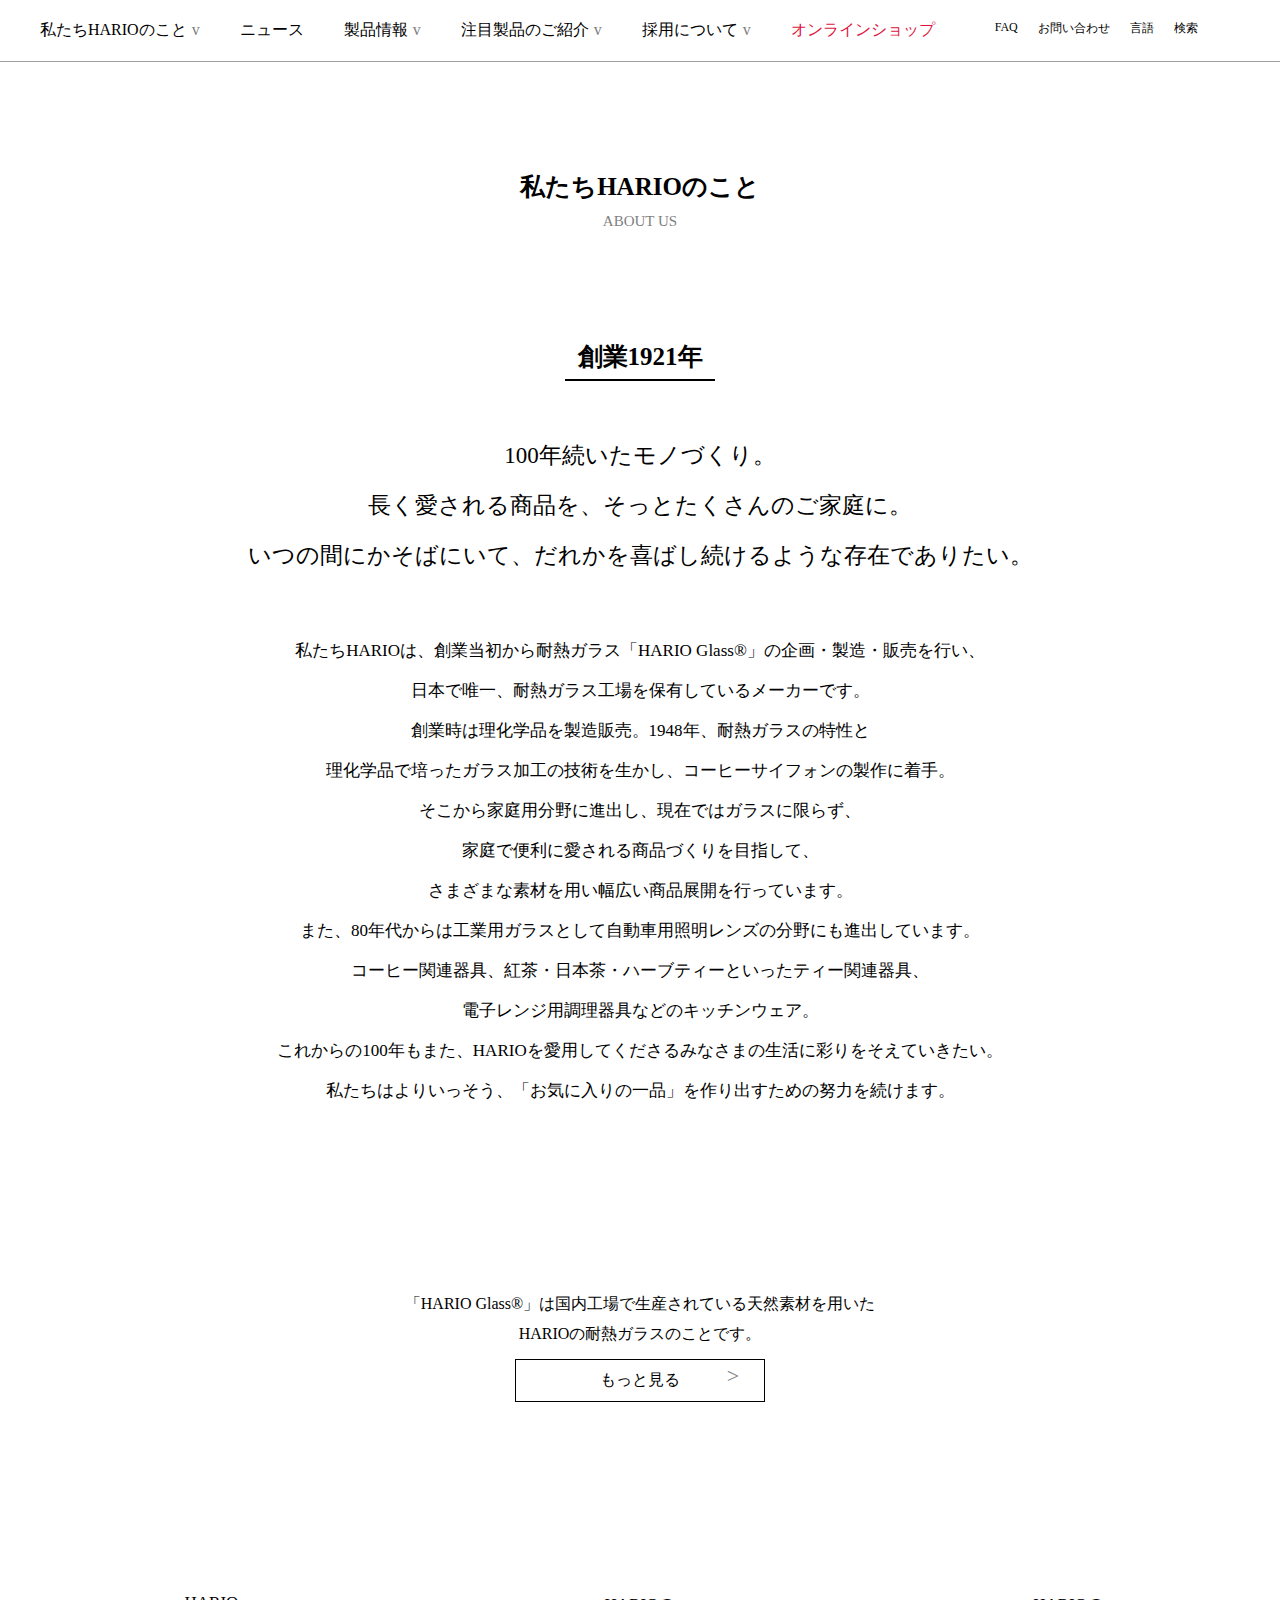
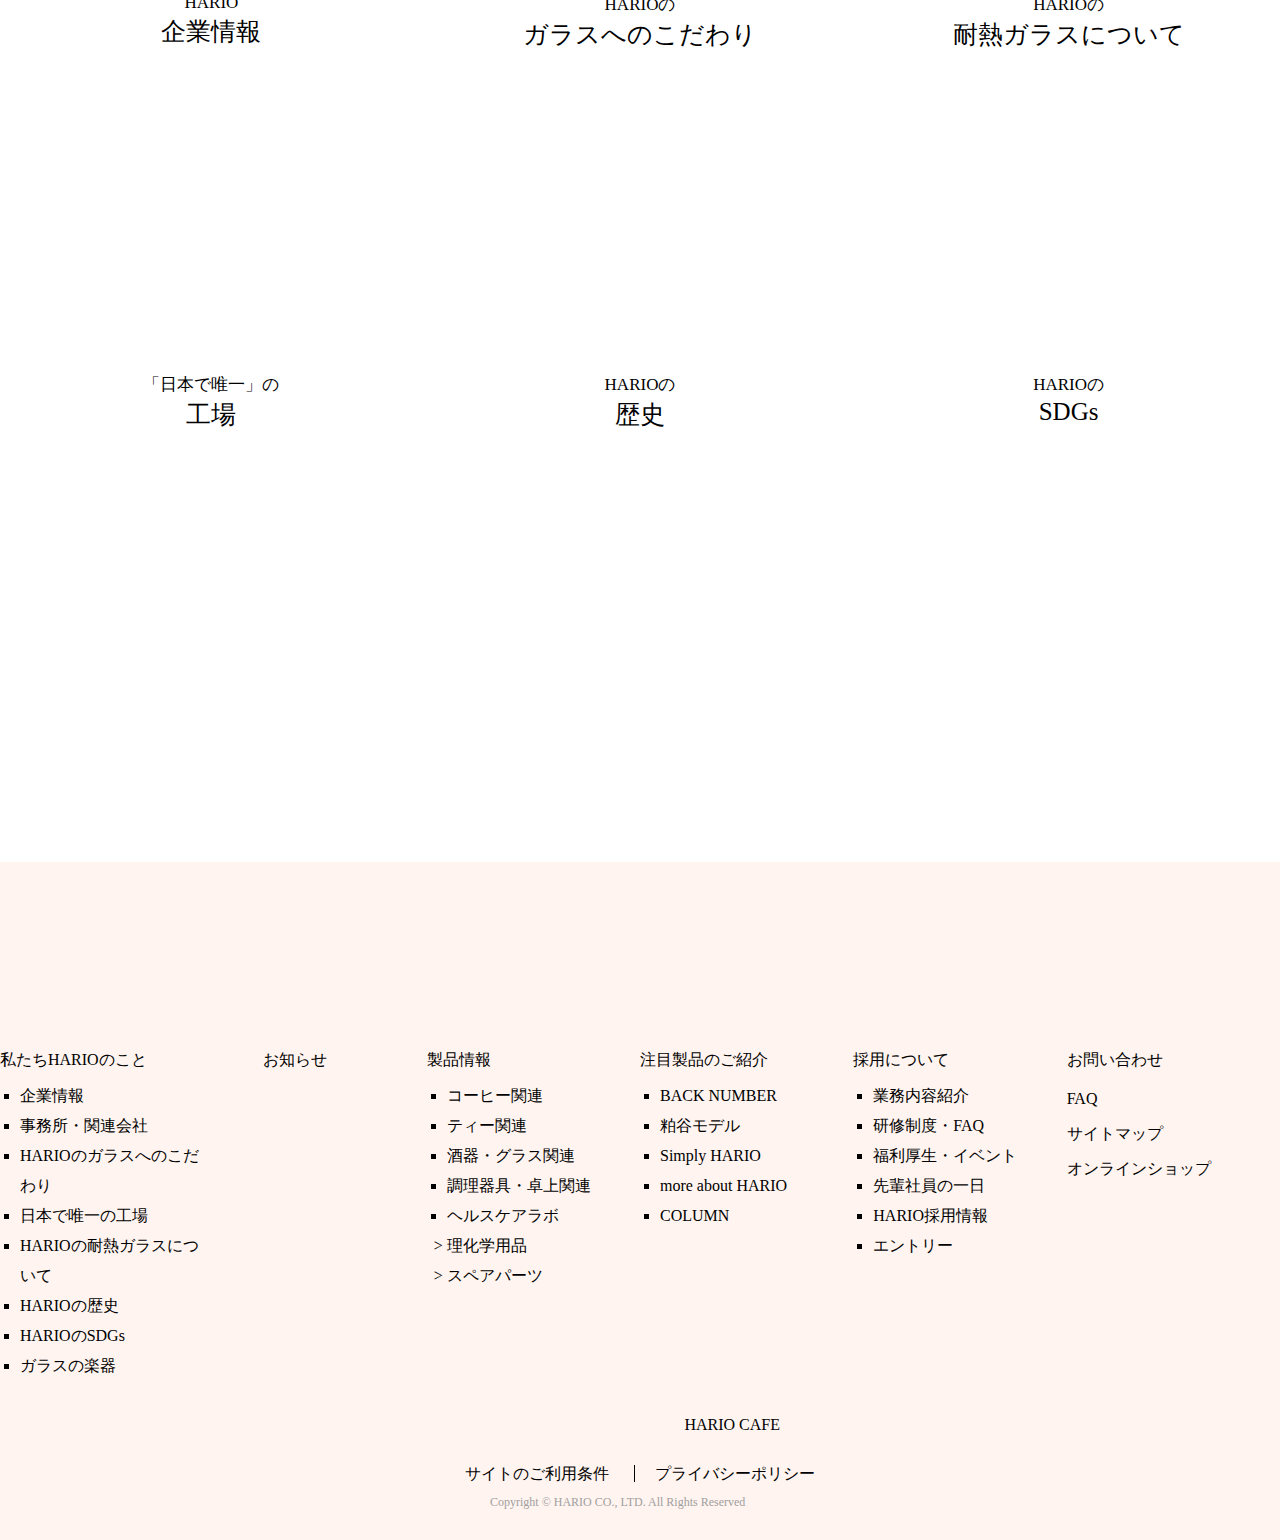
==== about.html @ f650b0cf "【JS】仮想（about）ページの動作ファイル 【HTML】【CSS】仮想（about）ページ作成。 対応する箇所の変更、追加" ====
<!DOCTYPE html>
<html>
<head>
	<meta charset="UTF-8">
	<meta http-equiv="X-UA-Compatible" content="IE=edge">
	<meta name="viewport" content="width=device-width, initial-scale=1">
	<title>git practice</title>
	<link rel="stylesheet" href="css/reset.css">
	<link rel="stylesheet" href="css/about.css">
    <link rel="stylesheet" href="https://cdn.jsdelivr.net/npm/swiper@9/swiper-bundle.min.css"/>
	<script src="/js/test.js"></script>
</head>
<body>
    <header class="navigation">
        <div class="header">
            <div class="logo">
                <a class="image" href="https://www.hario.com/"><img src="https://www.hario.com/theme-images/logo.png?20221005" alt=""></a>
            </div>
            <nav>
                <div class="content">
                    <ul class="element">
                        <li class="tab-item">
                            <ul class="hidden">
                                <li><a href="">企業情報</a></li>
                                <li><a href="">HARIOガラスへのこだわり</a></li>
                                <li><a href="">日本で唯一の工場</a></li>
                                <li><a href="">HARIOの耐熱ガラスについて</a></li>
                                <li><a href="">HARIOの歴史</a></li>
                                <li><a href="">HARIOのSDGs</a></li>
                                <li><a href="">ガラスの楽器</a></li>
                            </ul>
                            <div class="title">
                                <h2>私たちHARIOのこと</h2>
                            </div>
                        </li>
                        <li class="tab-item">
                            <p>ニュース</p>
                        </li>
                        <li class="tab-item">
                            <ul class="hidden">
                                <li><a href="">コーヒー関連</a></li>
                                <li><a href="">ティー関連</a></li>
                                <li><a href="">酒器・グラス関連</a></li>
                                <li><a href="">調理器具・卓上関連</a></li>
                                <li><a href="">ヘルスケアラボ</a></li>
                                <li><a href="">理化学用品</a></li>
                                <li><a href="">スペアパーツ</a></li>
                            </ul>
                            <div class="title">
                                <h2>製品情報</h2>
                            </div>
                        </li>
                        <li class="tab-item">
                            <ul class="hidden">
                                <li><a href="">BACK NUMBER</a></li>
                                <li><a href="">粕谷モデル</a></li>
                                <li><a href="">Simply HARIO</a></li>
                                <li><a href="">more about HARIO</a></li>
                                <li><a href="">COLUMN</a></li>
                            </ul>
                            <div class="title">
                                <h2>注目製品のご紹介</h2>
                            </div>
                        </li>
                        <li class="tab-item">
                            <ul class="hidden">
                                <li><a href="">事業内容紹介</a></li>
                                <li><a href="">研修制度・FAQ</a></li>
                                <li><a href="">福利厚生・イベント</a></li>
                                <li><a href="">先輩社員の一日</a></li>
                                <li><a href="">HARIO採用情報</a></li>
                                <li><a href="">エントリー</a></li>
                            </ul>
                            <div class="title">
                                <h2>採用について</h2>
                            </div>
                        </li>
                        <li class="item">
                            <div class="online-shop">
                                <p>オンラインショップ</p>
                            </div>
                        </li>
                    </ul>
                    <div class="help">
                        <ul>
                            <li>FAQ</li>
                            <li>お問い合わせ</li>
                            <li>言語</li>
                            <li>検索</li>
                        </ul>
                    </div>
                </div>
            </nav>
        </div>
    </div>
    </header>
    <main>
        <div class=" main">
            <div class="background-image"></div>
            <div class="about-us">
                <div class="heading">
                    <div class="title">
                        <h1>私たちHARIOのこと</h1>
                    </div>
                    <div class="subtitle">
                        <p>ABOUT US</p>
                    </div>
                </div>
                <div class="introduce">
                    <div class="title">
                        <h2>創業1921年</h2>
                    </div>
                    <div class="item">
                        <p>100年続いたモノづくり。<br>
                            長く愛される商品を、そっとたくさんのご家庭に。<br>
                            いつの間にかそばにいて、だれかを喜ばし続けるような存在でありたい。
                        </p>
                    </div>
                </div>
                <div class="explain">
                    <p>
                        私たちHARIOは、創業当初から耐熱ガラス「HARIO Glass®︎」の企画・製造・販売を行い、<br>
                        日本で唯一、耐熱ガラス工場を保有しているメーカーです。<br>
                        創業時は理化学品を製造販売。1948年、耐熱ガラスの特性と<br>
                        理化学品で培ったガラス加工の技術を生かし、コーヒーサイフォンの製作に着手。<br>
                        そこから家庭用分野に進出し、現在ではガラスに限らず、<br>
                        家庭で便利に愛される商品づくりを目指して、<br>
                        さまざまな素材を用い幅広い商品展開を行っています。<br>
                        また、80年代からは工業用ガラスとして自動車用照明レンズの分野にも進出しています。<br>
                        コーヒー関連器具、紅茶・日本茶・ハーブティーといったティー関連器具、<br>
                        電子レンジ用調理器具などのキッチンウェア。<br>
                        これからの100年もまた、HARIOを愛用してくださるみなさまの生活に彩りをそえていきたい。<br>
                        私たちはよりいっそう、「お気に入りの一品」を作り出すための努力を続けます。<br>
                    </p>
                </div>
            </div>
            <div class="glass">
                <div class="content">
                    <div class="head-logo">
                        <img src="https://www.hario.com/theme-images/logo_02.png" alt="">
                    </div>
                    <div class="item">
                        <p>「HARIO Glass®︎」は国内工場で生産されている天然素材を用いた<br>
                            HARIOの耐熱ガラスのことです。</p>
                    </div>
                    <div class="show-more">
                        <a href=""><p>もっと見る</p></a>
                    </div>
                </div>
            </div>
            <div class="company-topics">
                <div class="content">
                    <div class="content-image">
                        <img src="https://www.hario.com/theme-images/about/panel01_img01.jpg" alt="">
                    </div>
                    <div class="title">
                        <p>HARIO</p>
                    </div>
                    <div class="item">
                        <h2>企業情報</h2>
                    </div>
                </div>
                <div class="content">
                    <div class="content-image">
                        <img src="https://www.hario.com/theme-images/about/panel01_img02.jpg" alt="">
                    </div>
                    <div class="title">
                        <p>HARIOの</p>
                    </div>
                    <div class="item">
                        <h2>ガラスへのこだわり</h2>
                    </div>
                </div>
                <div class="content">
                    <div class="content-image">
                        <img src="https://www.hario.com/theme-images/about/panel01_img03.jpg" alt="">
                    </div>
                    <div class="title">
                        <p>HARIOの</p>
                    </div>
                    <div class="item">
                        <h2>耐熱ガラスについて</h2>
                    </div>
                </div>
                <div class="content bottom">
                    <div class="content-image">
                        <img src="https://www.hario.com/theme-images/about/panel01_img04.jpg" alt="">
                    </div>
                    <div class="title">
                        <p>「日本で唯一」の</p>
                    </div>
                    <div class="item">
                        <h2>工場</h2>
                    </div>
                </div>
                <div class="content bottom">
                    <div class="content-image">
                        <img src="https://www.hario.com/theme-images/about/panel01_img05.jpg" alt="">
                    </div>
                    <div class="title">
                        <p>HARIOの</p>
                    </div>
                    <div class="item">
                        <h2>歴史</h2>
                    </div>
                </div>
                <div class="content bottom">
                    <div class="content-image">
                        <img src="https://www.hario.com/theme-images/about/panel01_img06.jpg" alt="">
                    </div>
                    <div class="title">
                        <p>HARIOの</p>
                    </div>
                    <div class="item">
                        <h2>SDGs</h2>
                    </div>
                </div>
            </div>
        </div>
    </main>
    <footer>
        <div class="footer">
            <div class="heading">
                <a href="/top/"><img src="https://www.hario.com/theme-images/logo.png?20221005" alt=""></a>
            </div>
            <div class="content">
                <div class="topics">
                    <div class="title">
                        <h4><a href="//">私たちHARIOのこと</a></h4>
                    </div>
                    <ul class="list">
                        <li><a href="/company/"></a>企業情報</li>
                        <li><a href="//">事務所・関連会社</a></li>
                        <li><a href="//">HARIOのガラスへのこだわり</a></li>
                        <li><a href="//">日本で唯一の工場</a></li>
                        <li><a href="//">HARIOの耐熱ガラスについて</a></li>
                        <li><a href="//">HARIOの歴史</a></li>
                        <li><a href="//">HARIOのSDGs</a></li>
                        <li><a href="//">ガラスの楽器</a></li>
                    </ul>
                </div>
                <div class="topics">
                    <div class="title">
                        <h4 id="information"><a href="//">お知らせ</a></h4>
                    </div>
                </div>
                <div class="topics">
                    <div class="title">
                        <h4><a href="//">製品情報</a></h4>
                    </div>
                    <ul class="list">
                        <li><a href="//">コーヒー関連</a></li>
                        <li><a href="//">ティー関連</a></li>
                        <li><a href="//">酒器・グラス関連</a></li>
                        <li><a href="//">調理器具・卓上関連</a></li>
                        <li><a href="//">ヘルスケアラボ</a></li>
                        <p><a href="//">理化学用品</a></p>
                        <p><a href="//">スペアパーツ</a></p>
                    </ul>
                </div>
                <div class="topics">
                    <div class="title">
                        <h4><a href="//">注目製品のご紹介</a></h4>
                    </div>
                    <ul class="list">
                        <li><a href="//">BACK NUMBER</a></li>
                        <li><a href="//">粕谷モデル</a></li>
                        <li><a href="//">Simply HARIO</a></li>
                        <li><a href="//">more about HARIO</a></li>
                        <li><a href="//">COLUMN</a></li>
                    </ul>
                </div>
                <div class="topics">
                    <div class="title">
                        <h4><a href="/recruit/">採用について</a></h4>
                    </div>
                    <ul class="list">
                        <li><a href="//">業務内容紹介</a></li>
                        <li><a href="//">研修制度・FAQ</a></li>
                        <li><a href="//">福利厚生・イベント</a></li>
                        <li><a href="//">先輩社員の一日</a></li>
                        <li><a href="//">HARIO採用情報</a></li>
                        <li><a href="//">エントリー</a></li>
                    </ul>
                </div>
                <div class="topics">
                    <div class="title">
                        <h4><a href="//">お問い合わせ</a></h4>
                    </div>
                    <ul class="nomark-list">
                        <li><a href="//">FAQ</a></li>
                        <li><a href="//">サイトマップ</a></li>
                        <li><a href="//">オンラインショップ</a></li>
                    </ul>
                </div>
            </div>
            <div class="jump-site">
                <div class="sns">
                    <ul>
                        <li><a href="/instagram/"><img src="https://www.hario.com/theme-images/footer/instagram.png" alt=""></a></li>
                        <li><a href="/facebook/"><img src="https://www.hario.com/theme-images/footer/facebook.png" alt=""></a></li>
                        <li><a href="/youtube/"><img src="https://www.hario.com/theme-images/footer/youtube.png" alt=""></a></li>
                    </ul>
                </div>
                <div class="cafe">
                    <a href="/cafe/"><p>HARIO CAFE</p></a>
                </div>
            </div>
            <div class="policy">
                <div class="site-policy">
                    <a href="//"><p>サイトのご利用条件</p></a>
                </div>
                <div class="privacy-policy">
                    <a href="//"><p>プライバシーポリシー</p></a>
                </div>
            </div>
            <small class="copy-right"><p>Copyright © HARIO CO., LTD. All Rights Reserved</p></small>
        </div>
    </footer>
    
    <script src="https://code.jquery.com/jquery-3.4.1.min.js"></script>
    <script src="https://cdn.jsdelivr.net/npm/swiper@9/swiper-bundle.min.js"></script>
    <script src="js/about.js"></script>
</body>
</html>
---- css/about.css ----
header {
    position: fixed;
    top: 0;
    background-color: #fff;
    width: 100%;
    border-bottom:1px solid #9f9f9f;
    z-index: 999;
}

.header {
    display: flex;
    width: 100%;
    max-width: 1400px;
    height: auto;
    margin: auto;
    padding: 20px 0;
    background-color: #fff;
}

.header nav {
    position: relative;
    width: 100%;
}

.header .logo img {
    width: 120px;
}

.header .content {
    display: flex;
}

.header .content .element {
    display: flex;
    padding-left: 40px;
}

.header .content .tab-item {
    padding-right: 40px;
    cursor: pointer;
}

.header .content .tab-item h2::after{
    content: 'v';
    color: #7f7f7f;
    margin-left: 5px;
}

.header .content .item .online-shop {
    color: #dc143c;
}

.header .tab-item .title {
    cursor: pointer;
}


.header .tab-item .title h2:hover {
    cursor: pointer;
    text-decoration: underline;
    opacity: 0.5;
}

.hidden li {
    margin-left: 40px;
    font-size: 15px;
}

.hidden li:hover {
    text-decoration: underline;
    opacity: .5;
} 

.hidden {
    display: flex;
    position: absolute;
    left: 0;
    right: 0;
    margin: 0 auto;
    top: 49px;
    overflow: hidden;
    max-height: 0;
    width: 100%;
    transition: .3s linear;
    background-color:#fff;;
}

.tab-item .hidden.selected {
    padding: 20px 0;
    max-height: 200px;
    background-color: #fff;
}


.header .content .help ul{
    display: flex;
    font-size: 12px;
    padding-left: 40px;
}

.header .content .help li{
    padding-left: 20px;
}

.main {
    margin:70px 0;
    width: 100%;
    height: 100%;
    background-image: url('https://www.hario.com/theme-images/about/bg01_pc.jpg');
    background-repeat: no-repeat;
    background-attachment: fixed;
    background-position: center top;
    background-size: cover;
}

.about-us {
    width: 100%;
    max-width: 1200px;
    margin: auto;
}

.about-us .heading {
    text-align: center;
    width: 100%;
    height: 100%;
    padding: 100px 0;
}

.about-us .heading .title {
    font-size: 25px;
    font-weight: bold;
}

.about-us .heading .subtitle {
    padding: 10px 0;
    font-size: 15px;
    color: #7f7f7f;
}

.about-us .introduce  {
    text-align: center;
}

.about-us .introduce .title {
    font-size: 25px;
    font-weight: bold;
}

.about-us .introduce .title::after{
    display: block;
    content: "";
    top: 0;
    right: 0;
    left: 0;
    margin: auto;
    width: 150px;
    height: 100%;
    border-bottom: 2px solid#000;
    padding: 3px 0;
}

.about-us .introduce .item {
    padding: 50px 0;
    font-size: 23px;
    line-height: 50px;
}

.about-us .explain {
    text-align: center;
    font-size: 17px;
    line-height: 40px;
}

.glass {
    width: 100%;
    height: 100%;
    margin-top: 100px;
    padding: 50px 0;
    background-color: #fff;
}

.glass .content {
    width: 100%;
    max-width: 500px;
    margin: auto;
    text-align: center;
}

.glass .content .head-logo {
    width: 200px;
    height: auto;
    margin: auto;
}

.glass .content .item {
    padding: 10px 0;
    line-height: 30px;
}

.glass .content .show-more {
    position: relative;
    width: 250px;
    height: auto;
    margin: auto;
    padding: 10px 10px;
    border: 1px solid #000;
}

.glass .content .show-more p::after{
    content: '>';
    position: absolute;
    top: 8%;
    right: 10%;
    font-size: 22px;
    color: #7f7f7f;

}

.glass .content .show-more:hover {
    opacity: .5;
}

.company-topics {
    display: flex;
    flex-wrap: wrap;
    justify-content: space-between;
    width: 100%;
    max-width: 1200px;
    margin: auto;
    padding: 100px 0 130px 0;
}

.company-topics .content {
    width: 100%;
    max-width: calc(100% / 3.5);
    height: 300px;
    padding: 3px;
    text-align: center;
    background-color: #fff;
}

.company-topics .content:hover {
    opacity: .6;
}

.company-topics .bottom {
    margin-top: 80px ;
}

.company-topics .content .title {
    margin: 20px 0 2px 0;
    font-size: 17px;
}

.company-topics .content .item {
    font-size: 25px;
}

footer {
    color: #000;
    background-color:rgba(300, 200, 176, 0.2);
    margin-top:100px;
}

footer .footer {
    width: 100%;
    margin: auto;
    padding-top: 120px;
}

.footer .heading {
    text-align: center;
    width: 100%;
    height: auto;
}

.footer .heading img {
    width: 100%;
    max-width: 130px;
}

.footer .content {
    display: flex;
    width: 100%;
    max-width: 1500px;
    height: auto;
    margin: auto;
    padding-top: 50px;
}

.footer .content .topics {
    width: 100%;
    max-width: 250px;
}

.footer .content .title:hover {
    opacity: .5;
}

.footer .content .topics #information {
    padding-left: 50px;
}

.footer .content .list {
    padding: 10px;
}

.footer .content .list li {
    list-style: square;
    margin-left: 10px;
    line-height: 30px;
}

footer .content .list p {
    position: relative;
    margin-left: 10px;
    line-height: 30px;
}

footer .content .list li:hover {
    opacity: .5;
}

footer .content .list p:hover {
    opacity: .5;
}

footer .content .list p::before {
    content: ">";
    position: absolute;
    left: -7%;
}

.footer .content .topics ul {
    padding-top: 10px;
    line-height: 35px;
}

.footer .jump-site {
    width: 100%;
    max-width: 280px;
    height: auto;
    margin: auto;
    padding-top: 20px;
    display: flex;
    justify-content: space-between;
}

.footer .sns ul {
    display: flex;
}

.footer .sns li img{
    width: 100%;
    max-width: 35px;
    height: auto;
    margin-left: 7px;
    border-radius: 50%;
}

.footer .sns li img:hover{
    opacity: .5;
}
.footer .cafe {
    margin-top: 5px;
}

.footer .cafe:hover {
    text-decoration: underline;
    opacity: .5;
}

.footer .policy {
    position: relative;
    width: 100%;
    max-width: 350px;
    height: auto;
    margin: auto;
    margin-top: 30px;
    display: flex;
    justify-content: space-between;

}

.footer .policy .site-policy p::after {
    content: "";
    border-right:1px solid #000 ;
    margin-left: 25px;
}

.footer .policy p:hover {
    text-decoration: underline;
    opacity: .5;
}

.footer .copy-right p{
    width: 100%;
    max-width: 300px;
    height: auto;
    margin: auto;
    padding-top: 10px;
    padding-bottom: 30px;
    font-size: 12px;
    color: #9f9f9f;
}
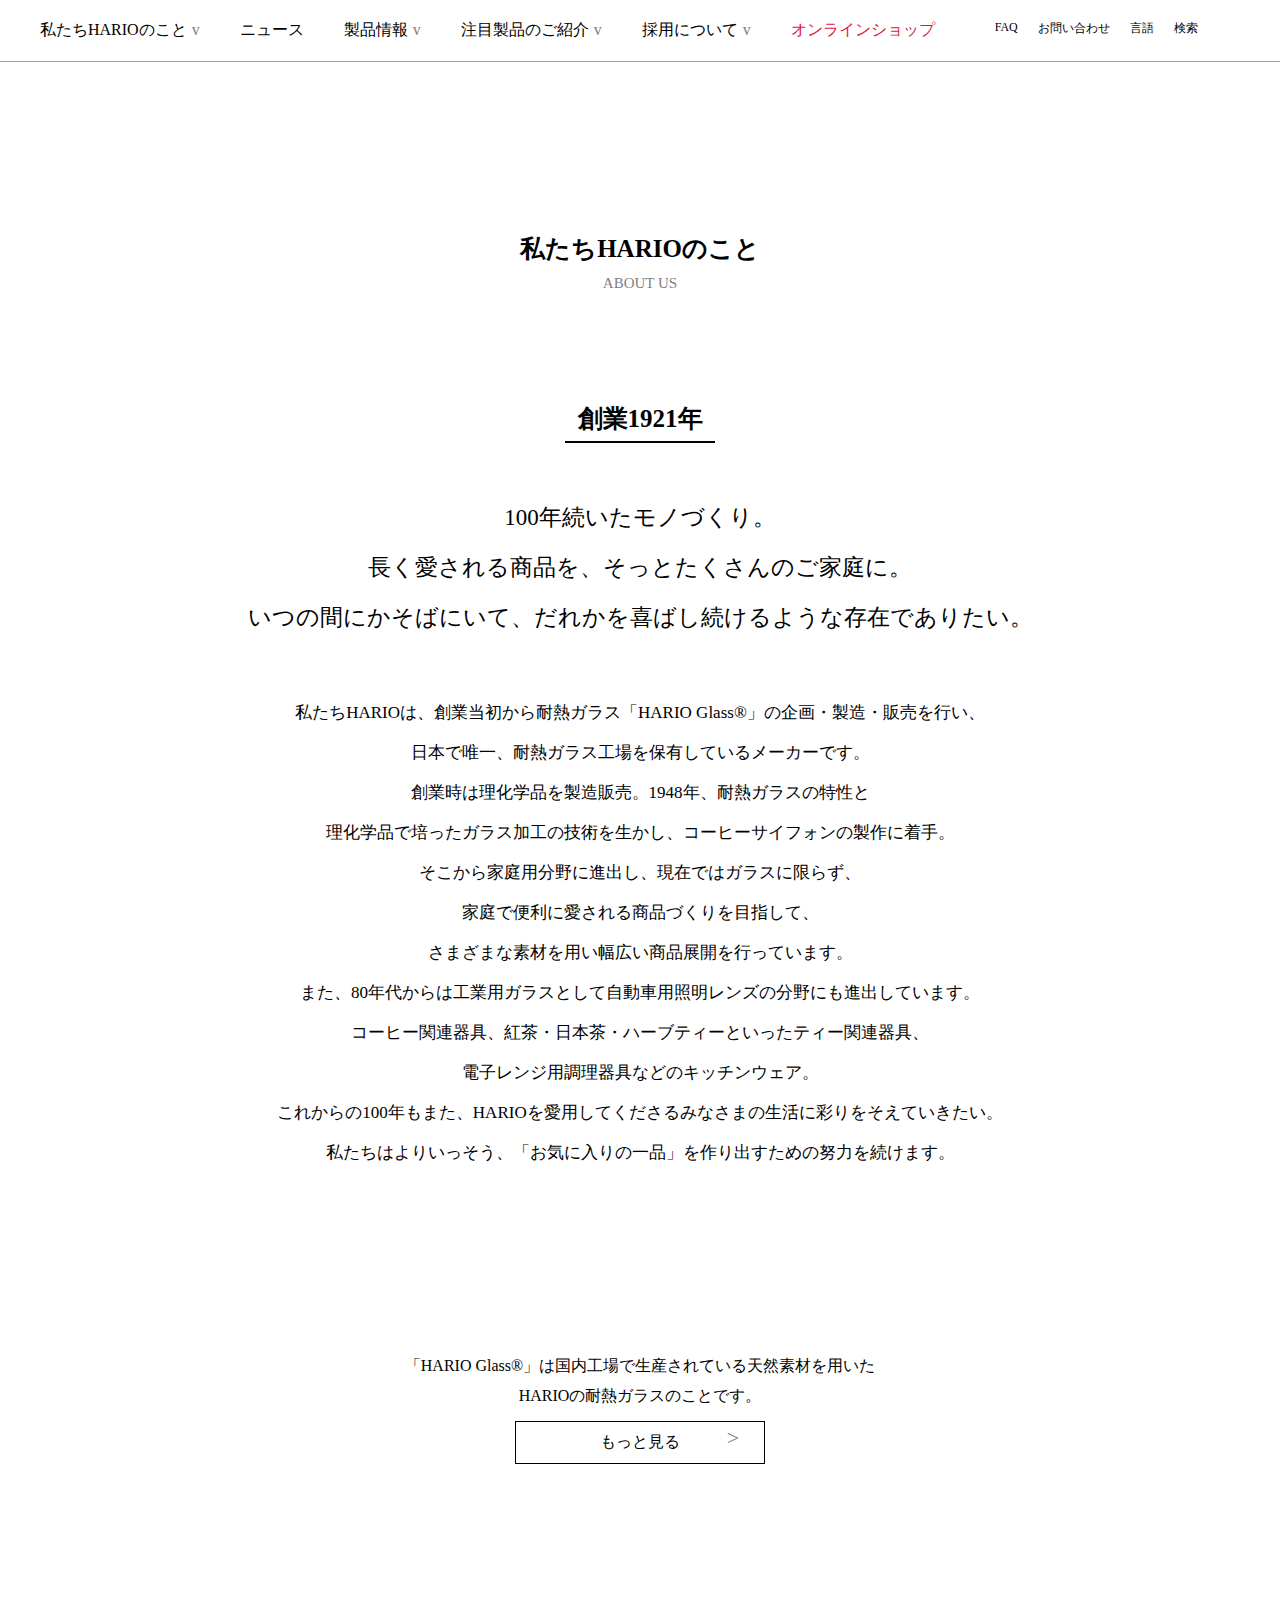
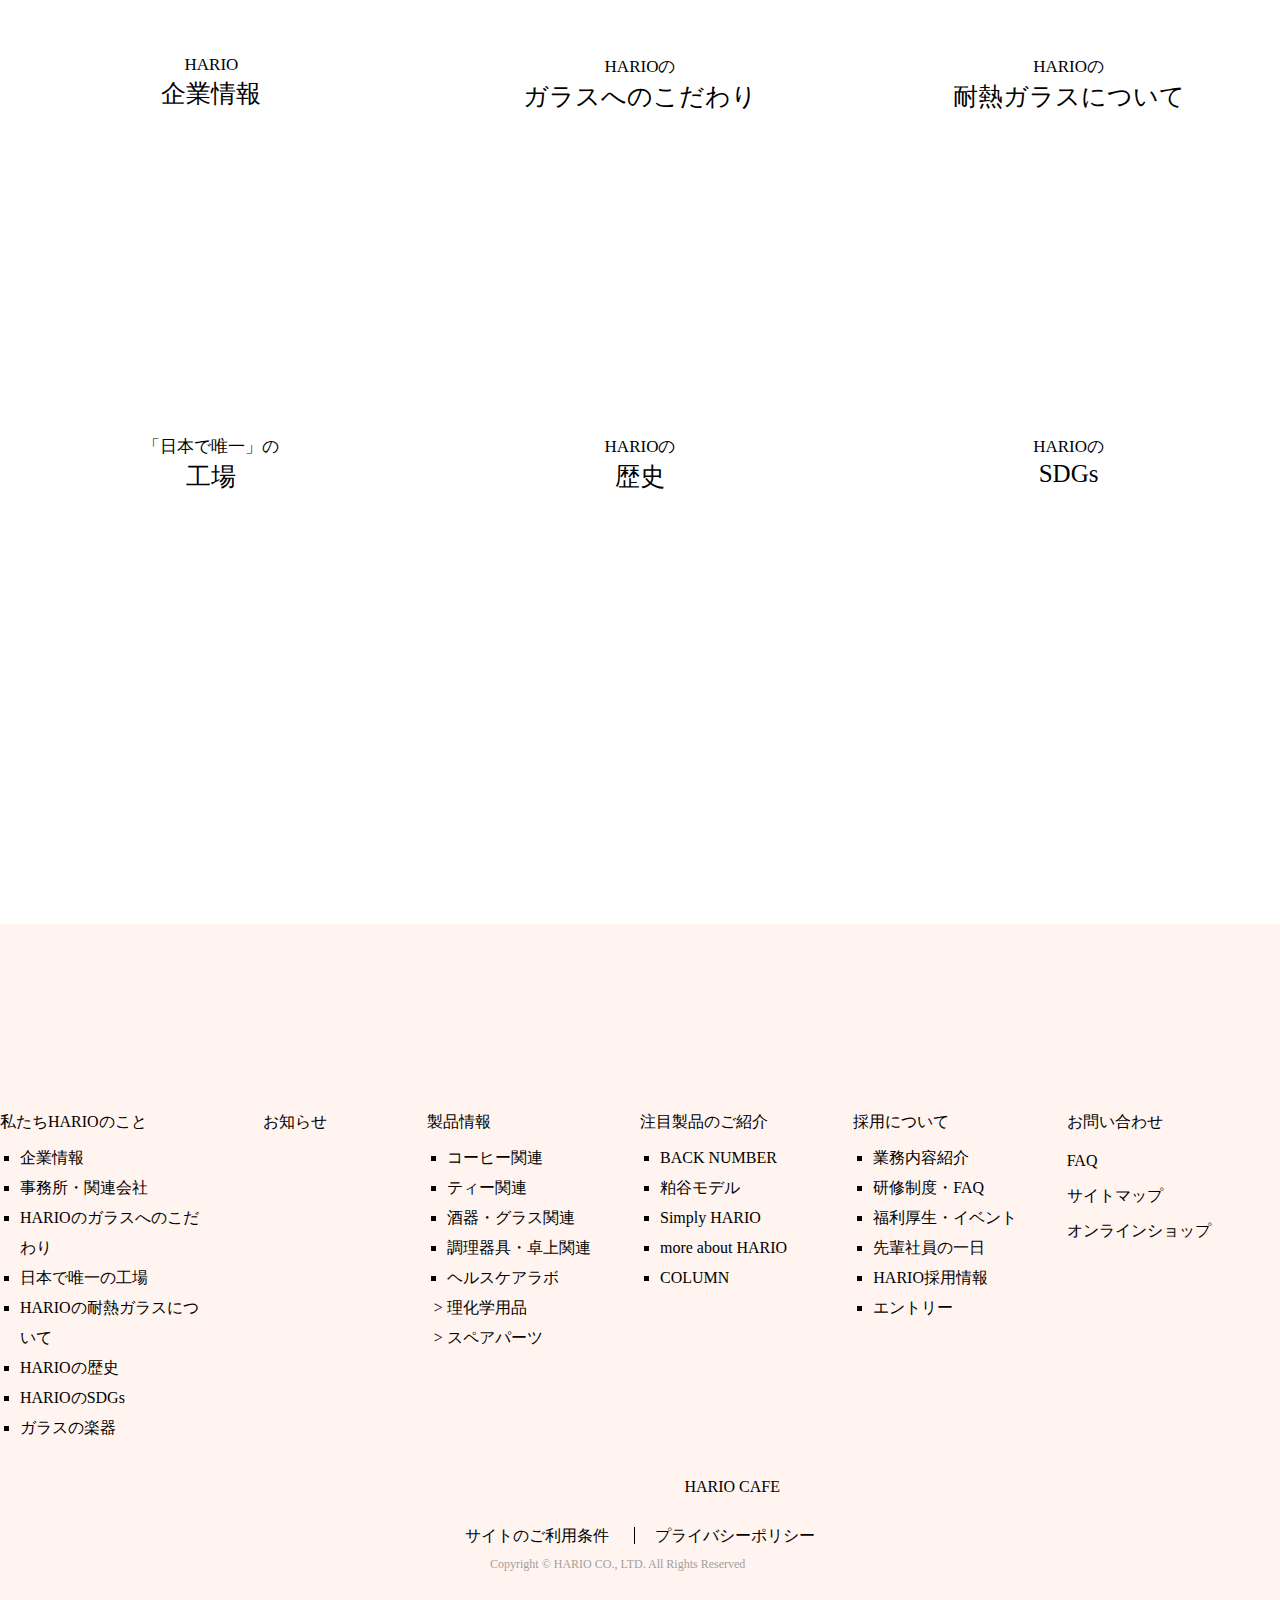
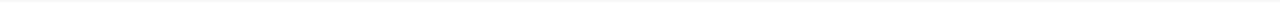
==== commit f850dcfb: "【JS】【CSS】【HTML】仮想aboutページヘッダーの修正" ====
--- a/about.html
+++ b/about.html
@@ -11,88 +11,97 @@
 	<script src="/js/test.js"></script>
 </head>
 <body>
-    <header class="navigation">
-        <div class="header">
-            <div class="logo">
-                <a class="image" href="https://www.hario.com/"><img src="https://www.hario.com/theme-images/logo.png?20221005" alt=""></a>
-            </div>
-            <nav>
-                <div class="content">
-                    <ul class="element">
-                        <li class="tab-item">
-                            <ul class="hidden">
-                                <li><a href="">企業情報</a></li>
-                                <li><a href="">HARIOガラスへのこだわり</a></li>
-                                <li><a href="">日本で唯一の工場</a></li>
-                                <li><a href="">HARIOの耐熱ガラスについて</a></li>
-                                <li><a href="">HARIOの歴史</a></li>
-                                <li><a href="">HARIOのSDGs</a></li>
-                                <li><a href="">ガラスの楽器</a></li>
+    <header class="heading">
+        <div class="navigation">
+            <div class="header">
+                <div class="nav_logo">
+                    <a class="image" href="https://www.hario.com/"><img src="https://www.hario.com/theme-images/logo.png?20221005" alt=""></a>
+                </div>
+                <nav>
+                    <div class="nav_contents">
+                        <ul class="nav_element">
+                            <li class="nav_item js_nav_contents">
+                                <ul class="hidden_item js_hidden">
+                                    <div class="hidden_list">
+                                        <li><a href="">企業情報</a></li>
+                                        <li><a href="">HARIOガラスへのこだわり</a></li>
+                                        <li><a href="">日本で唯一の工場</a></li>
+                                        <li><a href="">HARIOの耐熱ガラスについて</a></li>
+                                        <li><a href="">HARIOの歴史</a></li>
+                                        <li><a href="">HARIOのSDGs</a></li>
+                                        <li><a href="">ガラスの楽器</a></li>
+                                    </div>
+                                </ul>
+                                <div class="title js_title">
+                                    <h2>私たちHARIOのこと</h2>
+                                </div>
+                            </li>
+                            <li class="nav_item js_nav_contents">
+                                <p>ニュース</p>
+                            </li>
+                            <li class="nav_item js_nav_contents">
+                                <ul class="hidden_item js_hidden">
+                                    <div class="hidden_list">
+                                        <li><a href="">コーヒー関連</a></li>
+                                        <li><a href="">ティー関連</a></li>
+                                        <li><a href="">酒器・グラス関連</a></li>
+                                        <li><a href="">調理器具・卓上関連</a></li>
+                                        <li><a href="">ヘルスケアラボ</a></li>
+                                        <li><a href="">理化学用品</a></li>
+                                        <li><a href="">スペアパーツ</a></li>
+                                    </div>
+                                </ul>
+                                <div class="title js_title">
+                                    <h2>製品情報</h2>
+                                </div>
+                            </li>
+                            <li class="nav_item js_nav_contents">
+                                <ul class="hidden_item js_hidden">
+                                    <div class="hidden_list">
+                                        <li><a href="">BACK NUMBER</a></li>
+                                        <li><a href="">粕谷モデル</a></li>
+                                        <li><a href="">Simply HARIO</a></li>
+                                        <li><a href="">more about HARIO</a></li>
+                                        <li><a href="">COLUMN</a></li>
+                                    </div>
+                                </ul>
+                                <div class="title js_title">
+                                    <h2>注目製品のご紹介</h2>
+                                </div>
+                            </li>
+                            <li class="nav_item js_nav_contents">
+                                <ul class="hidden_item js_hidden">
+                                    <div class="hidden_list">
+                                        <li><a href="">事業内容紹介</a></li>
+                                        <li><a href="">研修制度・FAQ</a></li>
+                                        <li><a href="">福利厚生・イベント</a></li>
+                                        <li><a href="">先輩社員の一日</a></li>
+                                        <li><a href="">HARIO採用情報</a></li>
+                                        <li><a href="">エントリー</a></li>
+                                    </div>
+                                </ul>
+                                <div class="title js_title">
+                                    <h2>採用について</h2>
+                                </div>
+                            </li>
+                            <li class="online_shop_tab">
+                                <div class="online_shop">
+                                    <p>オンラインショップ</p>
+                                </div>
+                            </li>
+                        </ul>
+                        <div class="nav_help">
+                            <ul>
+                                <li>FAQ</li>
+                                <li>お問い合わせ</li>
+                                <li>言語</li>
+                                <li>検索</li>
                             </ul>
-                            <div class="title">
-                                <h2>私たちHARIOのこと</h2>
-                            </div>
-                        </li>
-                        <li class="tab-item">
-                            <p>ニュース</p>
-                        </li>
-                        <li class="tab-item">
-                            <ul class="hidden">
-                                <li><a href="">コーヒー関連</a></li>
-                                <li><a href="">ティー関連</a></li>
-                                <li><a href="">酒器・グラス関連</a></li>
-                                <li><a href="">調理器具・卓上関連</a></li>
-                                <li><a href="">ヘルスケアラボ</a></li>
-                                <li><a href="">理化学用品</a></li>
-                                <li><a href="">スペアパーツ</a></li>
-                            </ul>
-                            <div class="title">
-                                <h2>製品情報</h2>
-                            </div>
-                        </li>
-                        <li class="tab-item">
-                            <ul class="hidden">
-                                <li><a href="">BACK NUMBER</a></li>
-                                <li><a href="">粕谷モデル</a></li>
-                                <li><a href="">Simply HARIO</a></li>
-                                <li><a href="">more about HARIO</a></li>
-                                <li><a href="">COLUMN</a></li>
-                            </ul>
-                            <div class="title">
-                                <h2>注目製品のご紹介</h2>
-                            </div>
-                        </li>
-                        <li class="tab-item">
-                            <ul class="hidden">
-                                <li><a href="">事業内容紹介</a></li>
-                                <li><a href="">研修制度・FAQ</a></li>
-                                <li><a href="">福利厚生・イベント</a></li>
-                                <li><a href="">先輩社員の一日</a></li>
-                                <li><a href="">HARIO採用情報</a></li>
-                                <li><a href="">エントリー</a></li>
-                            </ul>
-                            <div class="title">
-                                <h2>採用について</h2>
-                            </div>
-                        </li>
-                        <li class="item">
-                            <div class="online-shop">
-                                <p>オンラインショップ</p>
-                            </div>
-                        </li>
-                    </ul>
-                    <div class="help">
-                        <ul>
-                            <li>FAQ</li>
-                            <li>お問い合わせ</li>
-                            <li>言語</li>
-                            <li>検索</li>
-                        </ul>
-                    </div>
-                </div>
-            </nav>
+                        </div>
+                    </div>
+                </nav>
+            </div>
         </div>
-    </div>
     </header>
     <main>
         <div class=" main">
--- a/css/about.css
+++ b/css/about.css
@@ -1,10 +1,21 @@
 header {
+    border-bottom:1px solid #9f9f9f;
+}
+
+.navigation {
+    position: relative;
+}
+
+.navigation.fixed {
+    width: 100%;
+    height: 71px;
+    background-color: #fff;
     position: fixed;
+    z-index: 998;
     top: 0;
-    background-color: #fff;
-    width: 100%;
-    border-bottom:1px solid #9f9f9f;
-    z-index: 999;
+    left: 0;
+    right: 0;
+    border-bottom: 1px solid #7f7f7f;
 }
 
 .header {
@@ -14,91 +25,126 @@
     height: auto;
     margin: auto;
     padding: 20px 0;
-    background-color: #fff;
-}
-
-.header nav {
-    position: relative;
-    width: 100%;
-}
-
-.header .logo img {
+}
+
+.header .nav_logo img {
     width: 120px;
 }
 
-.header .content {
-    display: flex;
-}
-
-.header .content .element {
+.header .nav_contents {
+    display: flex;
+    width: 100%;
+}
+
+
+.header .nav_contents .nav_element {
     display: flex;
     padding-left: 40px;
 }
 
-.header .content .tab-item {
+.header .nav_contents .nav_item {
     padding-right: 40px;
     cursor: pointer;
 }
 
-.header .content .tab-item h2::after{
+.header .nav_contents .nav_item h2::after{
     content: 'v';
     color: #7f7f7f;
     margin-left: 5px;
 }
 
-.header .content .item .online-shop {
+.header .nav_contents .online_shop_tab .online_shop {
     color: #dc143c;
-}
-
-.header .tab-item .title {
     cursor: pointer;
 }
 
-
-.header .tab-item .title h2:hover {
+@media screen and (max-width: 768px){
+    .header .online_shop_tab{
+       display: none;
+    }
+}
+
+.header .nav_contents .online_shop_tab .online_shop:hover {
+    opacity: .5;
+    text-decoration: underline;
+}
+
+.header .nav_item .title {
     cursor: pointer;
+}
+
+@media screen and (max-width: 768px){
+    .header .nav_item{
+       display: none;
+    }
+}
+
+.header .nav_item .title h2:hover {
+    cursor: pointer;
     text-decoration: underline;
     opacity: 0.5;
 }
 
-.hidden li {
+.header .nav_item p:hover {
+    cursor: pointer;
+    text-decoration: underline;
+    opacity: 0.5;
+}
+
+.hidden_item li {
     margin-left: 40px;
     font-size: 15px;
 }
 
-.hidden li:hover {
+.hidden_item li:hover {
     text-decoration: underline;
     opacity: .5;
 } 
 
-.hidden {
+.hidden_item {
     display: flex;
     position: absolute;
     left: 0;
     right: 0;
     margin: 0 auto;
-    top: 49px;
+    top: 71px;
     overflow: hidden;
     max-height: 0;
     width: 100%;
+    background-color: #fff;
     transition: .3s linear;
-    background-color:#fff;;
-}
-
-.tab-item .hidden.selected {
+}
+
+.nav_item .hidden_item.selected {
     padding: 20px 0;
     max-height: 200px;
+    width: 100%;
+}
+
+.nav_item .hidden_list {
+    display: flex;
+    width: 100%;
+    max-width: 1200px;
     background-color: #fff;
-}
-
-
-.header .content .help ul{
+    margin: auto;
+}
+
+.header .nav_contents .nav_help ul{
     display: flex;
     font-size: 12px;
     padding-left: 40px;
-}
-
-.header .content .help li{
+    min-width: 270px;
+}
+
+@media screen and (max-width: 768px){
+    .header .nav_contents .nav_help ul{
+        position: absolute;
+        right: 0;
+        margin-right: 30px;
+    }
+}
+
+.header .nav_contents .nav_help li{
     padding-left: 20px;
 }
 
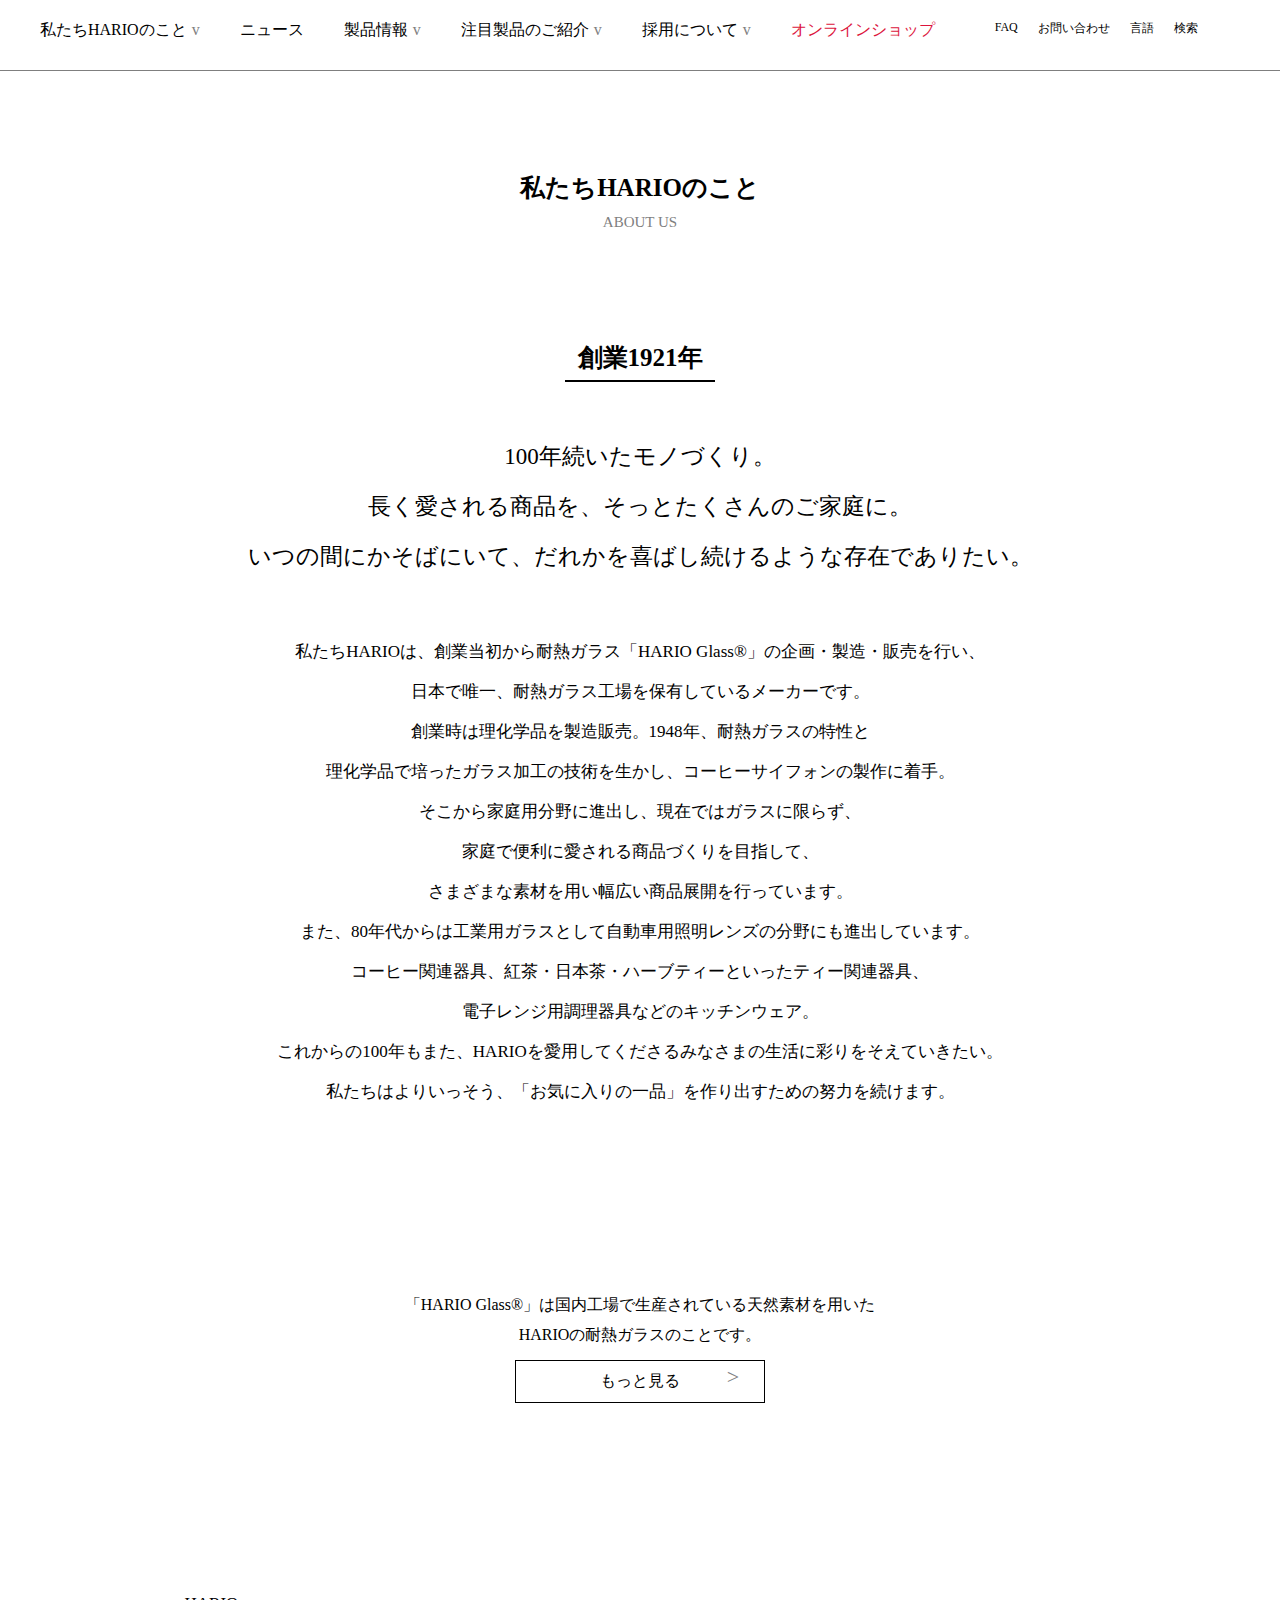
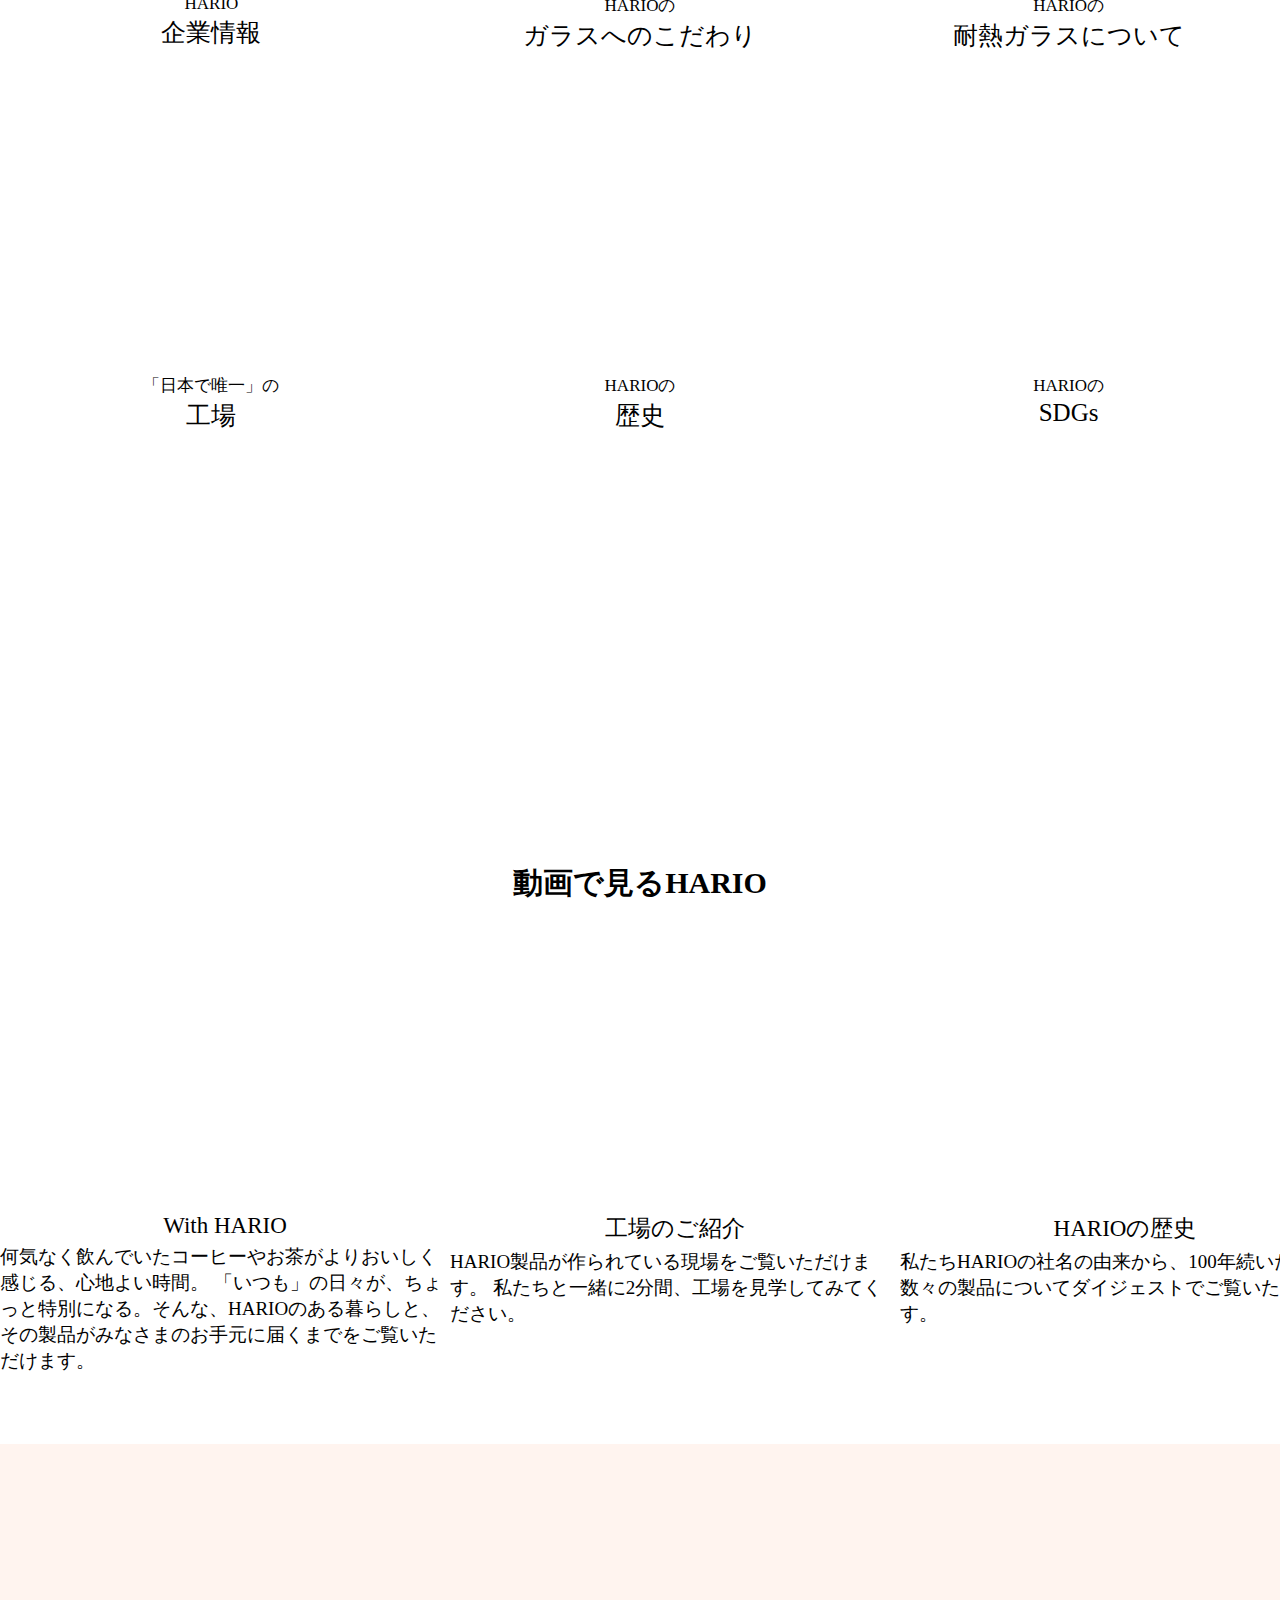
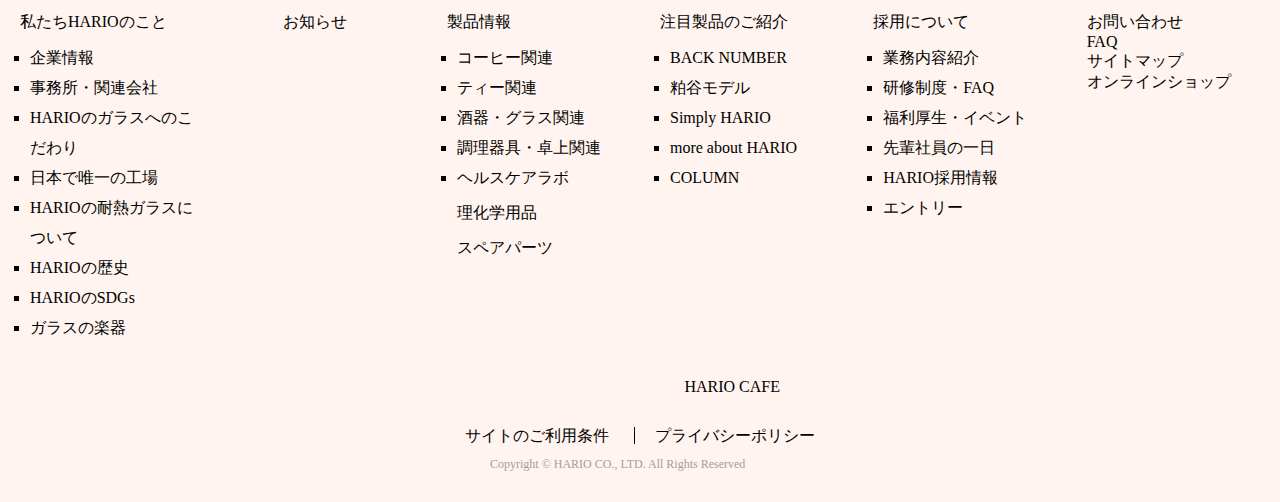
==== commit 649b817b: "【HTML】【CSS】仮想ページ(about)のレスポンシブの追加、 HTML のclass名をケバブケースからスネークケースに変更" ====
--- a/about.html
+++ b/about.html
@@ -104,9 +104,9 @@
         </div>
     </header>
     <main>
-        <div class=" main">
+        <div class="main">
             <div class="background-image"></div>
-            <div class="about-us">
+            <div class="about_us">
                 <div class="heading">
                     <div class="title">
                         <h1>私たちHARIOのこと</h1>
@@ -122,7 +122,7 @@
                     <div class="item">
                         <p>100年続いたモノづくり。<br>
                             長く愛される商品を、そっとたくさんのご家庭に。<br>
-                            いつの間にかそばにいて、だれかを喜ばし続けるような存在でありたい。
+                            いつの間にかそばにいて、<br class="sp_only">だれかを喜ばし続けるような存在でありたい。
                         </p>
                     </div>
                 </div>
@@ -145,21 +145,21 @@
             </div>
             <div class="glass">
                 <div class="content">
-                    <div class="head-logo">
+                    <div class="head_logo">
                         <img src="https://www.hario.com/theme-images/logo_02.png" alt="">
                     </div>
                     <div class="item">
                         <p>「HARIO Glass®︎」は国内工場で生産されている天然素材を用いた<br>
                             HARIOの耐熱ガラスのことです。</p>
                     </div>
-                    <div class="show-more">
+                    <div class="show_more">
                         <a href=""><p>もっと見る</p></a>
                     </div>
                 </div>
             </div>
-            <div class="company-topics">
+            <div class="company_topics">
                 <div class="content">
-                    <div class="content-image">
+                    <div class="content_image">
                         <img src="https://www.hario.com/theme-images/about/panel01_img01.jpg" alt="">
                     </div>
                     <div class="title">
@@ -170,7 +170,7 @@
                     </div>
                 </div>
                 <div class="content">
-                    <div class="content-image">
+                    <div class="content_image">
                         <img src="https://www.hario.com/theme-images/about/panel01_img02.jpg" alt="">
                     </div>
                     <div class="title">
@@ -181,7 +181,7 @@
                     </div>
                 </div>
                 <div class="content">
-                    <div class="content-image">
+                    <div class="content_image">
                         <img src="https://www.hario.com/theme-images/about/panel01_img03.jpg" alt="">
                     </div>
                     <div class="title">
@@ -192,7 +192,7 @@
                     </div>
                 </div>
                 <div class="content bottom">
-                    <div class="content-image">
+                    <div class="content_image">
                         <img src="https://www.hario.com/theme-images/about/panel01_img04.jpg" alt="">
                     </div>
                     <div class="title">
@@ -203,7 +203,7 @@
                     </div>
                 </div>
                 <div class="content bottom">
-                    <div class="content-image">
+                    <div class="content_image">
                         <img src="https://www.hario.com/theme-images/about/panel01_img05.jpg" alt="">
                     </div>
                     <div class="title">
@@ -214,7 +214,7 @@
                     </div>
                 </div>
                 <div class="content bottom">
-                    <div class="content-image">
+                    <div class="content_image">
                         <img src="https://www.hario.com/theme-images/about/panel01_img06.jpg" alt="">
                     </div>
                     <div class="title">
@@ -224,6 +224,56 @@
                         <h2>SDGs</h2>
                     </div>
                 </div>
+            </div>
+            <div class="hario_movie">
+                <div class="heading">
+                    <h3>動画で見るHARIO</h3>
+                </div>
+                <ul class="movie_contents">
+                    <li>
+                        <div class="movie_youtube">
+                            <iframe width="450" height="250" src="https://www.youtube.com/embed/-veQU_qLJy4" title="YouTube video player" frameborder="0" allow="accelerometer; autoplay; clipboard-write; encrypted-media; gyroscope; picture-in-picture; web-share" allowfullscreen></iframe>
+                        </div>
+                        <div class="movie_contents_title">
+                            <h4>With HARIO</h4>
+                        </div>
+                        <div class="movie_contents_item">
+                            <p>
+                                何気なく飲んでいたコーヒーやお茶がよりおいしく感じる、心地よい時間。
+                                「いつも」の日々が、ちょっと特別になる。そんな、HARIOのある暮らしと、
+                                その製品がみなさまのお手元に届くまでをご覧いただけます。
+                            </p>
+                        </div>
+                    </li>
+                    <li>
+                        <div class="movie_youtube">
+                            <iframe width="450" height="250" src="https://www.youtube.com/embed/bMZ8RxfAzaQ" title="YouTube video player" frameborder="0" allow="accelerometer; autoplay; clipboard-write; encrypted-media; gyroscope; picture-in-picture; web-share" allowfullscreen></iframe>
+                        </div>
+                        <div class="movie_contents_title">
+                            <h4>工場のご紹介</h4>
+                        </div>
+                        <div class="movie_contents_item">
+                            <p>
+                                HARIO製品が作られている現場をご覧いただけます。
+                                私たちと一緒に2分間、工場を見学してみてください。
+                            </p>
+                        </div>
+                    </li>
+                    <li>
+                        <div class="movie_youtube">
+                            <iframe width="450" height="250" src="https://www.youtube.com/embed/Nx3KbnLDCwE" title="YouTube video player" frameborder="0" allow="accelerometer; autoplay; clipboard-write; encrypted-media; gyroscope; picture-in-picture; web-share" allowfullscreen></iframe>
+                        </div>
+                        <div class="movie_contents_title">
+                            <h4>HARIOの歴史</h4>
+                        </div>
+                        <div class="movie_contents_item">
+                            <p>
+                                私たちHARIOの社名の由来から、100年続いた技術、
+                                数々の製品についてダイジェストでご覧いただけます。
+                            </p>
+                        </div>
+                    </li>
+                </ul>
             </div>
         </div>
     </main>
@@ -232,12 +282,12 @@
             <div class="heading">
                 <a href="/top/"><img src="https://www.hario.com/theme-images/logo.png?20221005" alt=""></a>
             </div>
-            <div class="content">
-                <div class="topics">
-                    <div class="title">
+            <div class="foot_contents">
+                <div class="contents_item">
+                    <div class="title js_box_title">
                         <h4><a href="//">私たちHARIOのこと</a></h4>
                     </div>
-                    <ul class="list">
+                    <ul class="list js_box_list">
                         <li><a href="/company/"></a>企業情報</li>
                         <li><a href="//">事務所・関連会社</a></li>
                         <li><a href="//">HARIOのガラスへのこだわり</a></li>
@@ -248,30 +298,30 @@
                         <li><a href="//">ガラスの楽器</a></li>
                     </ul>
                 </div>
-                <div class="topics">
+                <div class="contents_item">
                     <div class="title">
                         <h4 id="information"><a href="//">お知らせ</a></h4>
                     </div>
                 </div>
-                <div class="topics">
-                    <div class="title">
+                <div class="contents_item">
+                    <div class="title js_box_title">
                         <h4><a href="//">製品情報</a></h4>
                     </div>
-                    <ul class="list">
+                    <ul class="list js_box_list">
                         <li><a href="//">コーヒー関連</a></li>
                         <li><a href="//">ティー関連</a></li>
                         <li><a href="//">酒器・グラス関連</a></li>
                         <li><a href="//">調理器具・卓上関連</a></li>
                         <li><a href="//">ヘルスケアラボ</a></li>
-                        <p><a href="//">理化学用品</a></p>
-                        <p><a href="//">スペアパーツ</a></p>
-                    </ul>
-                </div>
-                <div class="topics">
-                    <div class="title">
+                        <li class="no_mark"><a href="//">理化学用品</a></li>
+                        <li class="no_mark"><a href="//">スペアパーツ</a></li>
+                    </ul>
+                </div>
+                <div class="contents_item">
+                    <div class="title js_box_title">
                         <h4><a href="//">注目製品のご紹介</a></h4>
                     </div>
-                    <ul class="list">
+                    <ul class="list js_box_list">
                         <li><a href="//">BACK NUMBER</a></li>
                         <li><a href="//">粕谷モデル</a></li>
                         <li><a href="//">Simply HARIO</a></li>
@@ -279,11 +329,11 @@
                         <li><a href="//">COLUMN</a></li>
                     </ul>
                 </div>
-                <div class="topics">
-                    <div class="title">
+                <div class="contents_item">
+                    <div class="title js_box_title">
                         <h4><a href="/recruit/">採用について</a></h4>
                     </div>
-                    <ul class="list">
+                    <ul class="list js_box_list">
                         <li><a href="//">業務内容紹介</a></li>
                         <li><a href="//">研修制度・FAQ</a></li>
                         <li><a href="//">福利厚生・イベント</a></li>
@@ -292,18 +342,19 @@
                         <li><a href="//">エントリー</a></li>
                     </ul>
                 </div>
-                <div class="topics">
+                <div class="contents_item">
                     <div class="title">
                         <h4><a href="//">お問い合わせ</a></h4>
                     </div>
-                    <ul class="nomark-list">
+                    <ul class="contact">
                         <li><a href="//">FAQ</a></li>
                         <li><a href="//">サイトマップ</a></li>
-                        <li><a href="//">オンラインショップ</a></li>
-                    </ul>
-                </div>
-            </div>
-            <div class="jump-site">
+                        <li id="online_shop"><a href="//">オンラインショップ</a></li>
+                        <li id="cafe"><a href="#">HARIO CAFE</a></li>
+                    </ul>
+                </div>
+            </div>
+            <div class="service">
                 <div class="sns">
                     <ul>
                         <li><a href="/instagram/"><img src="https://www.hario.com/theme-images/footer/instagram.png" alt=""></a></li>
@@ -315,7 +366,7 @@
                     <a href="/cafe/"><p>HARIO CAFE</p></a>
                 </div>
             </div>
-            <div class="policy">
+            <div class="policy_contents">
                 <div class="site-policy">
                     <a href="//"><p>サイトのご利用条件</p></a>
                 </div>
@@ -323,7 +374,7 @@
                     <a href="//"><p>プライバシーポリシー</p></a>
                 </div>
             </div>
-            <small class="copy-right"><p>Copyright © HARIO CO., LTD. All Rights Reserved</p></small>
+            <small class="copy_right"><p>Copyright © HARIO CO., LTD. All Rights Reserved</p></small>
         </div>
     </footer>
     
--- a/css/about.css
+++ b/css/about.css
@@ -6,7 +6,7 @@
     position: relative;
 }
 
-.navigation.fixed {
+.navigation {
     width: 100%;
     height: 71px;
     background-color: #fff;
@@ -149,7 +149,7 @@
 }
 
 .main {
-    margin:70px 0;
+    margin: 70px 0;
     width: 100%;
     height: 100%;
     background-image: url('https://www.hario.com/theme-images/about/bg01_pc.jpg');
@@ -159,40 +159,67 @@
     background-size: cover;
 }
 
-.about-us {
+.about_us {
     width: 100%;
     max-width: 1200px;
     margin: auto;
 }
 
-.about-us .heading {
+.about_us .heading {
     text-align: center;
     width: 100%;
     height: 100%;
     padding: 100px 0;
 }
 
-.about-us .heading .title {
+@media screen and (max-width: 768px){
+    .about_us .heading  {
+        padding: 50px 0 25px 0;
+    }
+}
+
+.about_us .heading .title {
     font-size: 25px;
     font-weight: bold;
 }
 
-.about-us .heading .subtitle {
+
+.about_us .heading .subtitle {
     padding: 10px 0;
     font-size: 15px;
     color: #7f7f7f;
 }
 
-.about-us .introduce  {
+@media screen and (max-width: 768px){
+    .about_us .heading .title {
+        font-size: 20px;
+    }
+}
+
+@media screen and (max-width: 768px){
+    .about_us .heading .subtitle {
+        font-size: 12px;
+        padding: 5px 0;
+    }
+}
+
+.about_us .introduce  {
     text-align: center;
 }
 
-.about-us .introduce .title {
+.about_us .introduce .title {
     font-size: 25px;
     font-weight: bold;
 }
 
-.about-us .introduce .title::after{
+@media screen and (max-width: 768px){
+    .about_us .introduce .title {
+        font-size: 20px;
+        font-weight: lighter;
+    }
+}
+
+.about_us .introduce .title::after{
     display: block;
     content: "";
     top: 0;
@@ -205,16 +232,58 @@
     padding: 3px 0;
 }
 
-.about-us .introduce .item {
+@media screen and (max-width: 768px){
+    .about_us .introduce .title::after {
+        width: 125px;
+    }
+}
+
+.about_us .introduce .item {
     padding: 50px 0;
     font-size: 23px;
     line-height: 50px;
 }
 
-.about-us .explain {
+
+@media screen and (max-width: 768px){
+    .about_us .introduce .item {
+        padding: 20px 0;
+        font-size: 15px;
+        max-width: 430px;
+        margin: auto;
+        line-height: 30px;
+    }
+}
+
+.about_us .introduce .sp_only {
+    display: none;
+}
+
+@media screen and (max-width: 768px){
+    .about_us .introduce .sp_only {
+       display: block;
+    }
+}
+
+.about_us .explain {
     text-align: center;
     font-size: 17px;
     line-height: 40px;
+}
+
+@media screen and (max-width: 768px){
+    .about_us .explain {
+       font-size: 13px;
+       text-align: left;
+       padding: 0 50px;
+       line-height: 30px;
+    }
+}
+
+@media screen and (max-width: 768px){
+    .about_us .explain br{
+       display: none;
+    }
 }
 
 .glass {
@@ -225,6 +294,13 @@
     background-color: #fff;
 }
 
+@media screen and (max-width: 768px){
+    .glass {
+       margin-top: 50px;
+       padding: 30px 0;
+    }
+}
+
 .glass .content {
     width: 100%;
     max-width: 500px;
@@ -232,10 +308,16 @@
     text-align: center;
 }
 
-.glass .content .head-logo {
+.glass .content .head_logo {
     width: 200px;
     height: auto;
     margin: auto;
+}
+
+@media screen and (max-width: 768px){
+    .glass .content .head_logo{
+       width: 160px;
+    }
 }
 
 .glass .content .item {
@@ -243,7 +325,13 @@
     line-height: 30px;
 }
 
-.glass .content .show-more {
+@media screen and (max-width: 768px){
+    .glass .content .item{
+        font-size: 12px;
+    }
+}
+
+.glass .content .show_more {
     position: relative;
     width: 250px;
     height: auto;
@@ -252,7 +340,15 @@
     border: 1px solid #000;
 }
 
-.glass .content .show-more p::after{
+@media screen and (max-width: 768px){
+    .glass .content .show_more{
+       width: 200px;
+       padding: 10px 10px;
+       font-size: 12px;
+    }
+}
+
+.glass .content .show_more p::after{
     content: '>';
     position: absolute;
     top: 8%;
@@ -262,11 +358,18 @@
 
 }
 
-.glass .content .show-more:hover {
-    opacity: .5;
-}
-
-.company-topics {
+@media screen and (max-width: 768px){
+    .glass .content .show_more p::after{
+       font-size: 15px;
+       top: 15%;
+    }
+}
+
+.glass .content .show_more:hover {
+    opacity: .5;
+}
+
+.company_topics {
     display: flex;
     flex-wrap: wrap;
     justify-content: space-between;
@@ -276,7 +379,14 @@
     padding: 100px 0 130px 0;
 }
 
-.company-topics .content {
+@media screen and (max-width: 768px){
+    .company_topics{
+       padding: 80px 0 130px 0;
+       justify-content: center;
+    }
+}
+
+.company_topics .content {
     width: 100%;
     max-width: calc(100% / 3.5);
     height: 300px;
@@ -285,33 +395,138 @@
     background-color: #fff;
 }
 
-.company-topics .content:hover {
+@media screen and (max-width: 768px){
+    .company_topics .content{
+       max-width:calc(100%/2.5);
+       margin: 10px 10px;
+       height: auto;
+
+    }
+}
+
+
+.company_topics .content:hover {
     opacity: .6;
 }
 
-.company-topics .bottom {
-    margin-top: 80px ;
-}
-
-.company-topics .content .title {
+.company_topics .bottom {
+    margin-top: 80px;
+}
+
+@media screen and (max-width: 768px){
+    .company_topics .bottom{
+       margin-top: 10px;
+    }
+}
+
+
+.company_topics .content .title {
     margin: 20px 0 2px 0;
     font-size: 17px;
 }
 
-.company-topics .content .item {
+@media screen and (max-width: 768px){
+    .company_topics .content .title{
+       margin: 10px 0 2px 0;
+       font-size: 13px;
+    }
+}
+
+.company_topics .content .item {
     font-size: 25px;
+}
+
+@media screen and (max-width: 768px){
+    .company_topics .content .item{
+       font-size: 15px;
+       padding-bottom: 5px;
+    }
+}
+
+.hario_movie {
+    background-color: #fff;
+    padding-top: 100px;
+    width: 100%;
+}
+
+@media screen and (max-width: 768px){
+    .hario_movie{
+       padding-top: 50px;
+       
+    }
+}
+
+.hario_movie .heading {
+    font-size: 30px;
+    text-align: center;
+    font-weight: bold;
+}
+
+@media screen and (max-width: 768px){
+    .hario_movie .heading{
+       font-size: 20px;
+    }
+}
+
+.hario_movie .movie_contents {
+    padding-top: 50px;
+    width: 100%;
+    max-width: 1450px;
+    margin: auto;
+    display: flex;
+    justify-content: space-between;
+}
+
+@media screen and (max-width: 768px){
+    .hario_movie .movie_contents{
+       padding-top: 30px;
+       display: block;
+    }
+}
+
+.hario_movie .movie_contents li {
+    width: 100%;
+    max-width: 450px;
+}
+
+@media screen and (max-width: 768px){
+    .hario_movie .movie_contents li{
+       margin: auto;
+       padding-top: 20px;
+    }
+}
+
+.hario_movie .movie_contents .movie_contents_title {
+    text-align: center;
+    font-size: 23px;
+    padding: 5px 0;
+}
+
+@media screen and (max-width: 768px){
+    .hario_movie .movie_contents .movie_contents_title{
+       font-size: 15px;
+    }
+}
+
+.hario_movie .movie_contents .movie_contents_item {
+    font-size: 19px;
+}
+
+@media screen and (max-width: 768px){
+    .hario_movie .movie_contents .movie_contents_item{
+       font-size: 12px;
+    }
 }
 
 footer {
     color: #000;
     background-color:rgba(300, 200, 176, 0.2);
-    margin-top:100px;
-}
-
-footer .footer {
-    width: 100%;
-    margin: auto;
-    padding-top: 120px;
+    padding-top:100px;
+}
+
+.footer {
+    width: 100%;
+    margin: auto;
 }
 
 .footer .heading {
@@ -325,7 +540,7 @@
     max-width: 130px;
 }
 
-.footer .content {
+.footer .foot_contents {
     display: flex;
     width: 100%;
     max-width: 1500px;
@@ -334,55 +549,222 @@
     padding-top: 50px;
 }
 
-.footer .content .topics {
-    width: 100%;
+
+@media screen and (max-width: 768px){
+    .footer .foot_contents {
+        flex-direction: column;
+        width: 100%;
+        max-width: 768px;
+        margin: 50px 0;
+        padding: 0;
+        border-top:3px solid #fff ;
+    }
+}
+
+.footer .foot_contents .contents_item {
+    width: 100%;
+    padding-left: 20px;
     max-width: 250px;
 }
 
-.footer .content .title:hover {
-    opacity: .5;
-}
-
-.footer .content .topics #information {
+@media screen and (max-width: 768px){
+    .footer .foot_contents .contents_item{
+        width: 100%;
+        padding: 0;
+        max-width: 768px;
+    }
+}
+
+.footer .foot_contents .title {
+    position: relative;
+}
+
+@media screen and (max-width: 768px){
+    .footer .foot_contents .title {
+        padding: 15px;
+        border-bottom: 3px solid#fff;
+    }
+}
+
+@media screen and (max-width: 768px){
+    .footer .foot_contents .js_box_title::before,
+    .footer .foot_contents .js_box_title::after{
+        position: absolute;
+        content: '';
+        width: 13px;
+        height: 2px;
+        background-color: #333;
+    }
+}
+
+@media screen and (max-width: 768px){
+    .footer .foot_contents .js_box_title::before {
+        top: 50%;
+        right:5%;
+        transform: rotate(0deg);
+        transition: .5s;
+    }
+}
+
+@media screen and (max-width: 768px){
+    .footer .foot_contents .js_box_title::after {
+        top: 50%;
+        right: 5%;
+        transform: rotate(90deg);
+        transition: .5s;
+    }
+}
+
+@media screen and (max-width: 768px){
+    .footer .foot_contents .js_box_title.active::before {
+        top: 50%;
+        right: 5%;
+        transform: rotate(0deg);
+    }
+}
+
+@media screen and (max-width: 768px){
+    .footer .foot_contents .js_box_title.active::after {
+        top: 50%;
+        right: 5%;
+        transform: rotate(180deg);
+    }
+}
+
+@media screen and (max-width: 768px){
+    .footer .title::after {
+        position: absolute;
+        content: '>';
+        font-size: 20px;
+        top: 28%;
+        right:5%;
+    }
+}
+
+
+.footer .foot_contents .title:hover {
+    opacity: .5;
+}
+
+.footer .contents_item #information {
     padding-left: 50px;
 }
 
-.footer .content .list {
+@media screen and (max-width: 768px){
+    .footer .contents_item #information {
+        padding-left: 0px;
+    }
+}
+
+.footer .foot_contents .list {
     padding: 10px;
 }
 
-.footer .content .list li {
+@media screen and (max-width: 768px){
+    .footer .foot_contents .list {
+        max-height: 0;
+        overflow: hidden;
+        transition: .3s linear;
+        background-color: #fff;
+        padding: 0;
+    }
+}
+
+@media screen and (max-width: 768px){
+    .footer .foot_contents .js_box_list.active {
+        max-height: 400px;
+        opacity: 1;    
+        transition: .5s linear;
+        overflow: visible;
+    }
+}
+
+.footer .foot_contents .list li {
     list-style: square;
-    margin-left: 10px;
     line-height: 30px;
 }
 
-footer .content .list p {
+@media screen and (max-width: 768px){
+    .footer .foot_contents .list li{
+        list-style: none;
+        padding: 5px 25px;
+        border-bottom: 3px solid #f5f5dc;
+    }
+}
+
+.footer .foot_contents .list .no_mark {
+    list-style: none;
     position: relative;
-    margin-left: 10px;
+    padding-top: 5px;
     line-height: 30px;
 }
 
-footer .content .list li:hover {
-    opacity: .5;
-}
-
-footer .content .list p:hover {
-    opacity: .5;
-}
-
-footer .content .list p::before {
+@media screen and (max-width: 768px){
+    footer .foot_contents .list .no_mark{
+        padding-top: 0;
+    }
+}
+
+footer .foot_contents .list li:hover {
+    opacity: .5;
+}
+
+footer .foot_contents .list p:hover {
+    opacity: .5;
+}
+
+footer .foot_contents .list p::before {
     content: ">";
     position: absolute;
-    left: -7%;
-}
-
-.footer .content .topics ul {
+    left: -13%;
+}
+
+.footer .foot_contents .articles ul {
     padding-top: 10px;
     line-height: 35px;
 }
 
-.footer .jump-site {
+.footer .contents_item .contact #cafe {
+    display: none;
+}
+
+@media screen and (max-width: 768px){
+    .footer .contents_item .contact #cafe{
+        display: block;
+    }
+}
+
+.footer .contents_item .contact li:hover {
+    opacity: .5;
+}
+
+@media screen and (max-width: 768px){
+    .footer .contents_item .contact li{
+        position: relative;
+        width: 100%;
+        max-width: 768px;
+        padding: 15px 15px;
+        border-bottom:3px solid #fff ;
+    }
+}
+
+@media screen and (max-width: 768px){
+    .footer .contents_item .contact li::after{
+        position: absolute;
+        content: '>';
+        top: 28%;
+        right: 5%;
+        font-size:  20px ;
+    }
+}
+
+@media screen and (max-width: 768px){
+    .footer .contents_item .contact #online_shop{
+        color: #dc143c;
+    }
+}
+
+.footer .service {
     width: 100%;
     max-width: 280px;
     height: auto;
@@ -394,6 +776,12 @@
 
 .footer .sns ul {
     display: flex;
+}
+
+@media screen and (max-width: 768px){
+    .footer .sns{
+        margin-left: 70px;
+    }
 }
 
 .footer .sns li img{
@@ -411,12 +799,18 @@
     margin-top: 5px;
 }
 
+@media screen and (max-width: 768px){
+    .footer .cafe{
+        display: none;
+    }
+}
+
 .footer .cafe:hover {
     text-decoration: underline;
     opacity: .5;
 }
 
-.footer .policy {
+.footer .policy_contents {
     position: relative;
     width: 100%;
     max-width: 350px;
@@ -428,18 +822,18 @@
 
 }
 
-.footer .policy .site-policy p::after {
+.footer .policy_contents .site-policy p::after {
     content: "";
     border-right:1px solid #000 ;
     margin-left: 25px;
 }
 
-.footer .policy p:hover {
+.footer .policy_contents p:hover {
     text-decoration: underline;
     opacity: .5;
 }
 
-.footer .copy-right p{
+.footer .copy_right p{
     width: 100%;
     max-width: 300px;
     height: auto;
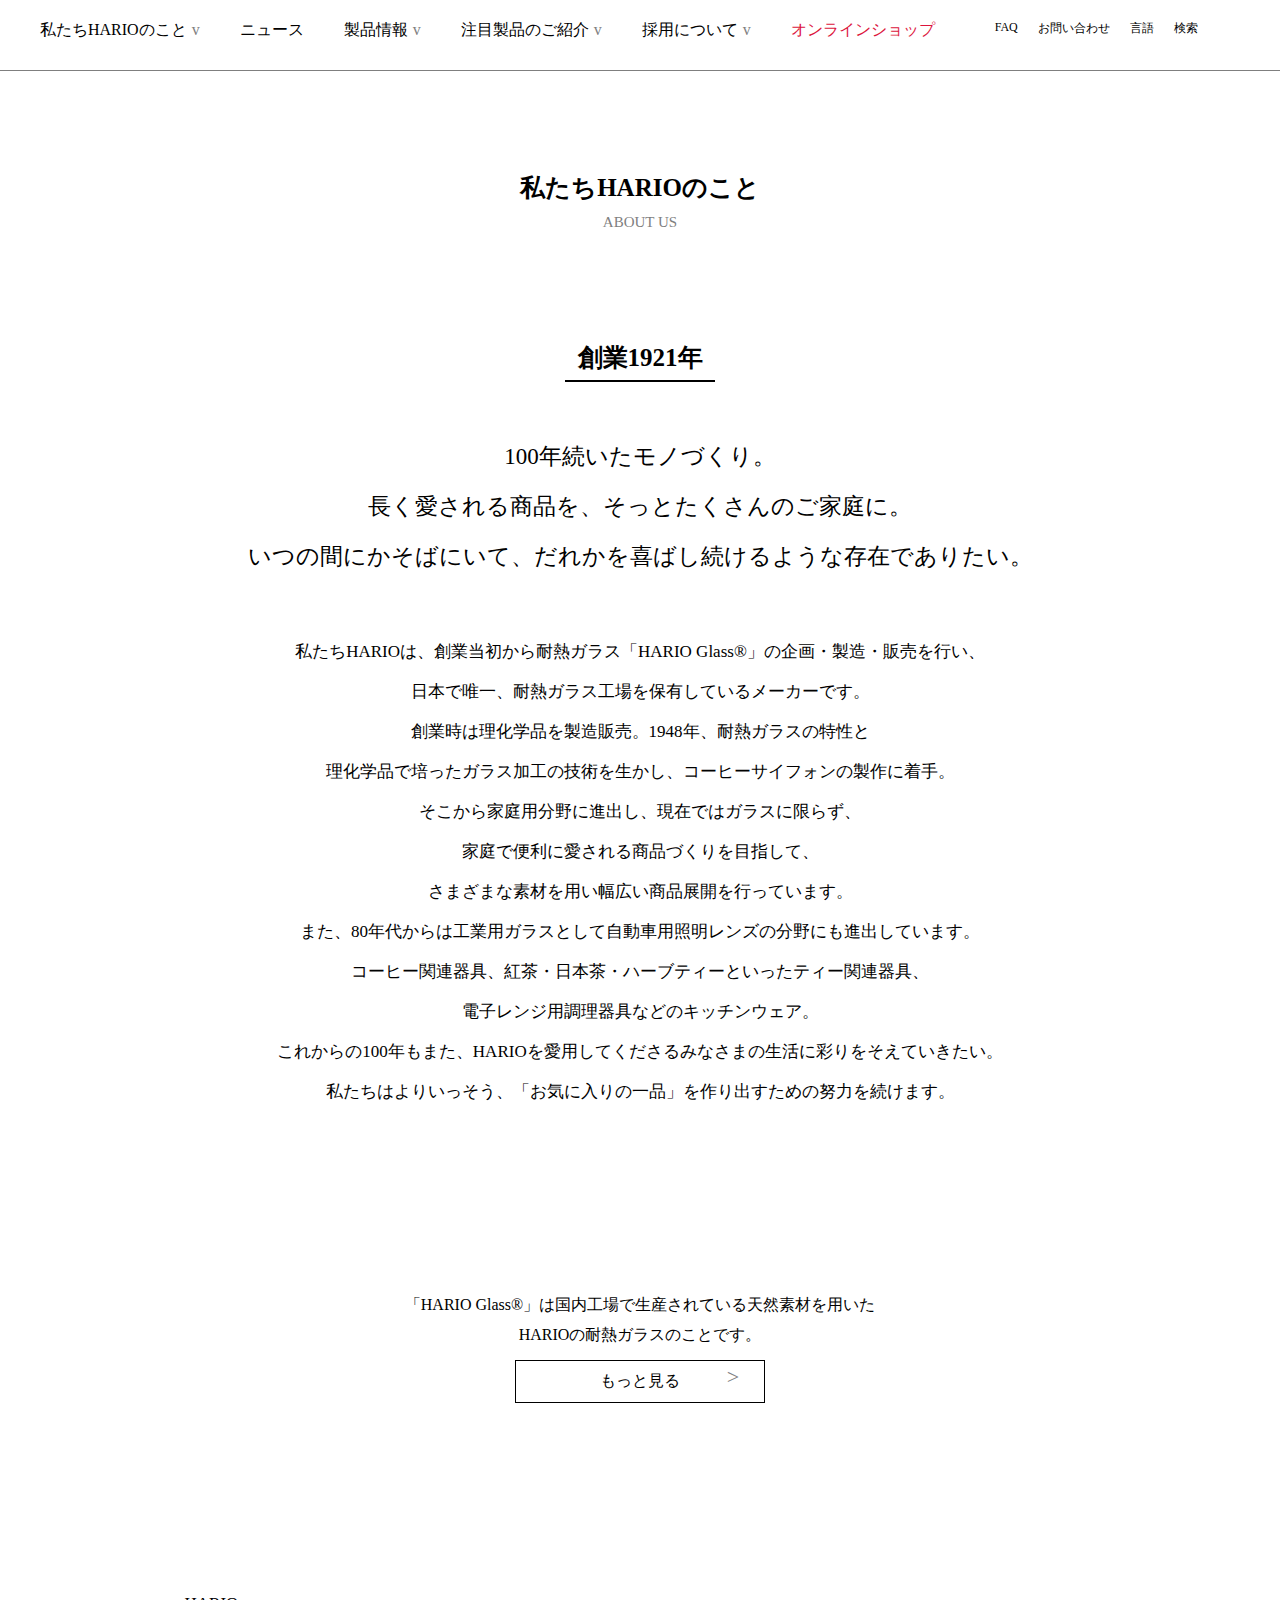
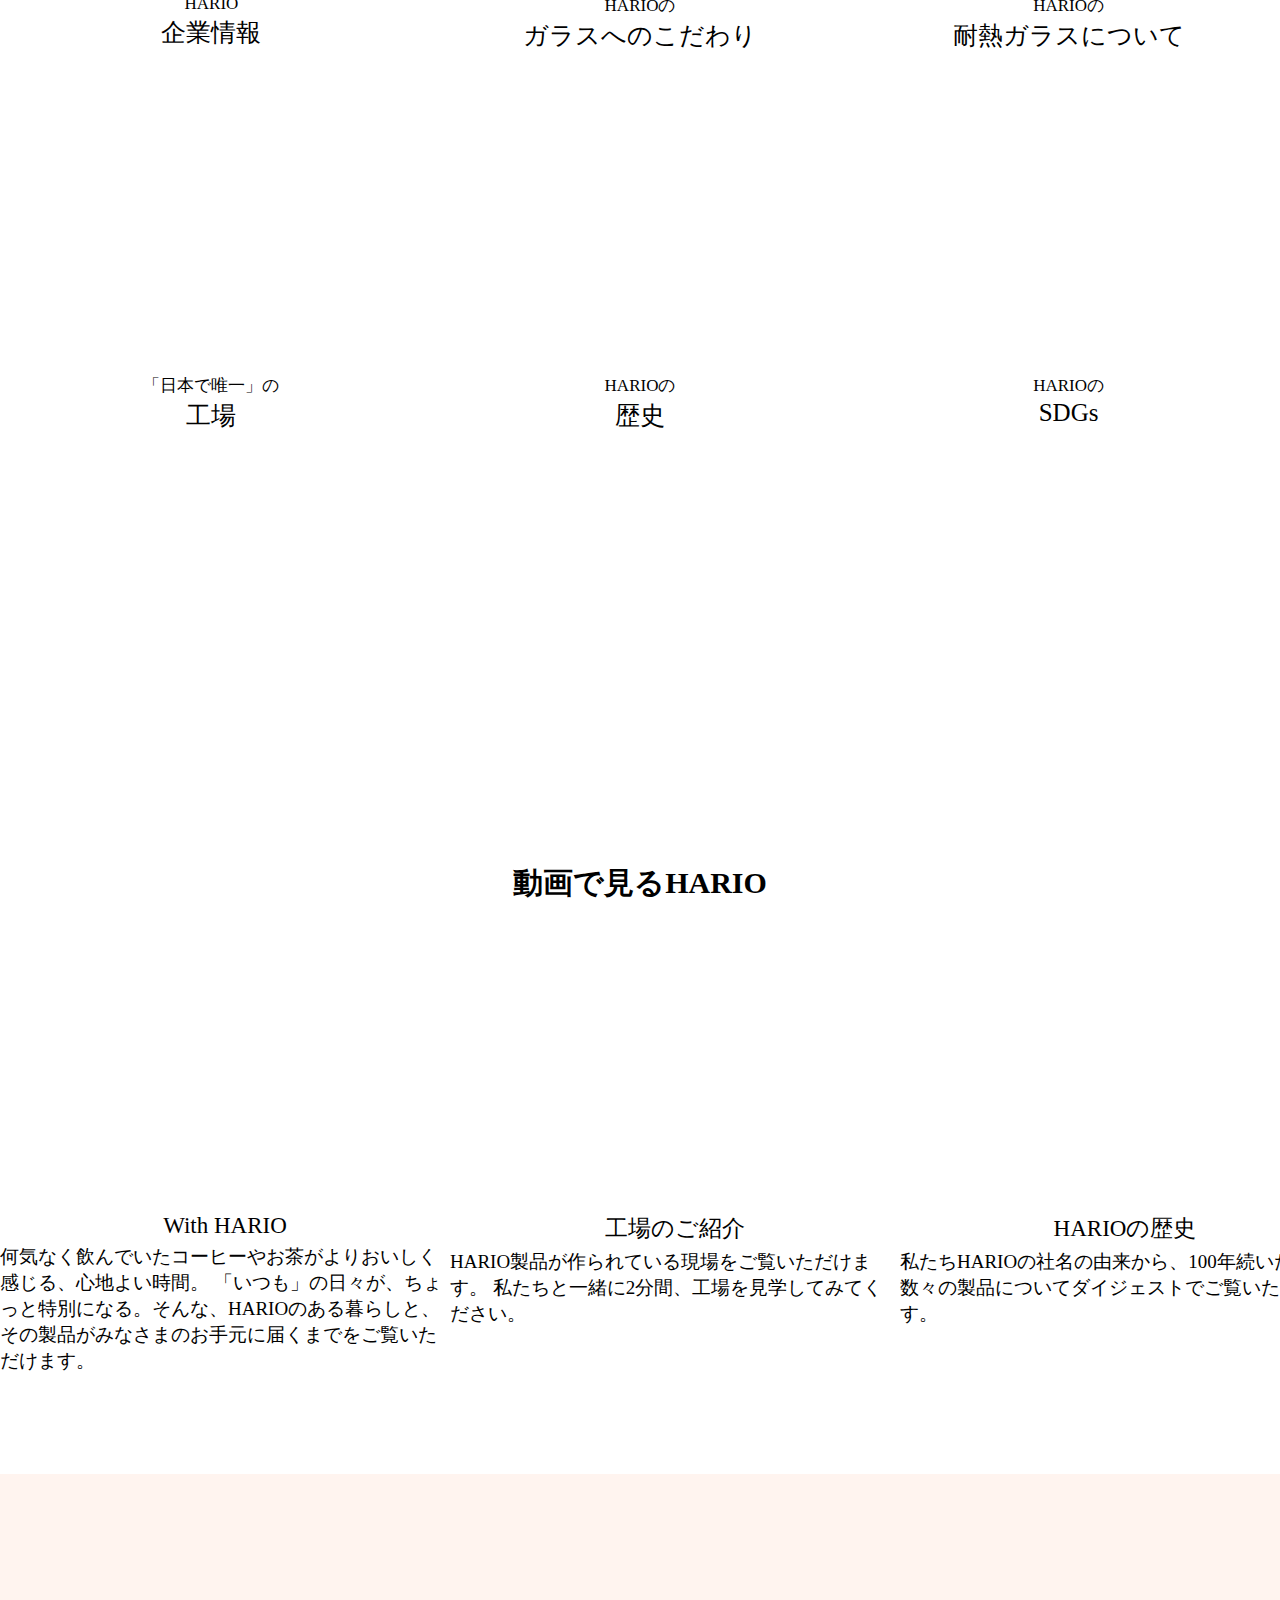
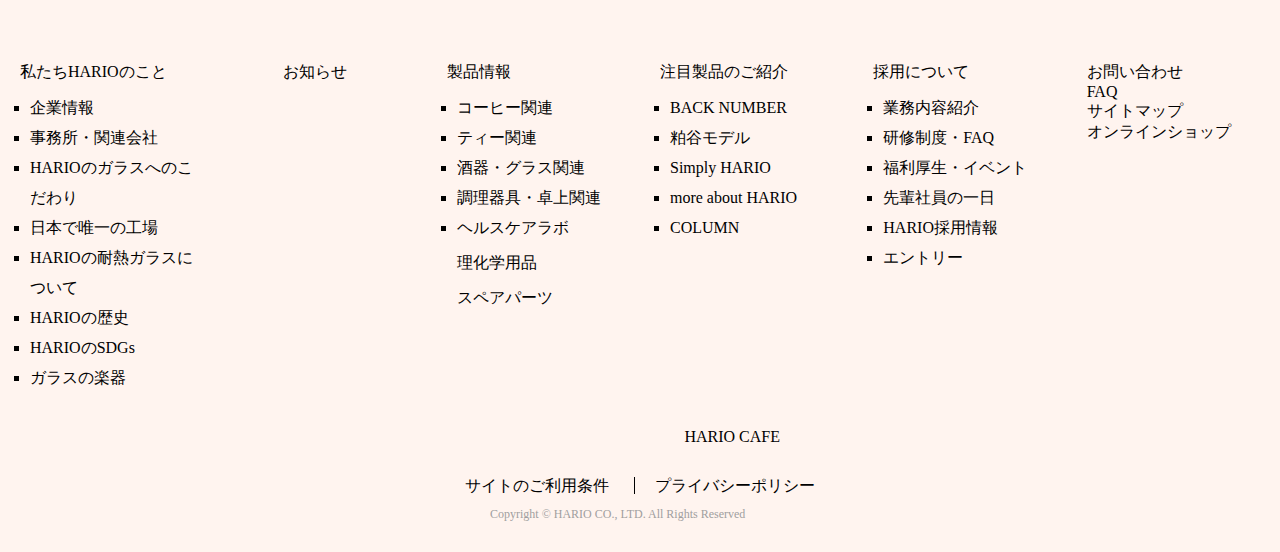
==== commit e924f529: "【HTML】ヘッダーフッター部分の仮想ページリンクの追加" ====
--- a/about.html
+++ b/about.html
@@ -23,17 +23,17 @@
                             <li class="nav_item js_nav_contents">
                                 <ul class="hidden_item js_hidden">
                                     <div class="hidden_list">
-                                        <li><a href="">企業情報</a></li>
+                                        <li><a href="/company.html">企業情報</a></li>
                                         <li><a href="">HARIOガラスへのこだわり</a></li>
                                         <li><a href="">日本で唯一の工場</a></li>
                                         <li><a href="">HARIOの耐熱ガラスについて</a></li>
-                                        <li><a href="">HARIOの歴史</a></li>
+                                        <li><a href="/history.html">HARIOの歴史</a></li>
                                         <li><a href="">HARIOのSDGs</a></li>
                                         <li><a href="">ガラスの楽器</a></li>
                                     </div>
                                 </ul>
                                 <div class="title js_title">
-                                    <h2>私たちHARIOのこと</h2>
+                                    <a href="/about.html"><h2>私たちHARIOのこと</h2></a>
                                 </div>
                             </li>
                             <li class="nav_item js_nav_contents">
@@ -285,15 +285,15 @@
             <div class="foot_contents">
                 <div class="contents_item">
                     <div class="title js_box_title">
-                        <h4><a href="//">私たちHARIOのこと</a></h4>
+                        <h4><a href="/about.html">私たちHARIOのこと</a></h4>
                     </div>
                     <ul class="list js_box_list">
-                        <li><a href="/company/"></a>企業情報</li>
+                        <li><a href="/company.html">企業情報</a></li>
                         <li><a href="//">事務所・関連会社</a></li>
                         <li><a href="//">HARIOのガラスへのこだわり</a></li>
                         <li><a href="//">日本で唯一の工場</a></li>
                         <li><a href="//">HARIOの耐熱ガラスについて</a></li>
-                        <li><a href="//">HARIOの歴史</a></li>
+                        <li><a href="/history.html">HARIOの歴史</a></li>
                         <li><a href="//">HARIOのSDGs</a></li>
                         <li><a href="//">ガラスの楽器</a></li>
                     </ul>
--- a/css/about.css
+++ b/css/about.css
@@ -31,6 +31,12 @@
     width: 120px;
 }
 
+@media screen and (max-width: 768px){
+    .header .nav_logo{
+       padding-left: 20px;
+    }
+}
+
 .header .nav_contents {
     display: flex;
     width: 100%;
@@ -159,6 +165,12 @@
     background-size: cover;
 }
 
+@media screen and (max-width: 768px){
+    .main{
+        background-image: url('https://www.hario.com/theme-images/about/bg01_sp.jpg');
+    }
+}
+
 .about_us {
     width: 100%;
     max-width: 1200px;
@@ -521,18 +533,31 @@
 footer {
     color: #000;
     background-color:rgba(300, 200, 176, 0.2);
-    padding-top:100px;
+    margin-top:100px;
 }
 
 .footer {
     width: 100%;
     margin: auto;
+    padding-top: 120px;
+}
+
+@media screen and (max-width:768px){
+    .footer {
+        padding-top: 0;
+    }
 }
 
 .footer .heading {
     text-align: center;
     width: 100%;
     height: auto;
+}
+
+@media screen and (max-width:768px){
+    .footer .heading{
+        display: none;
+    }
 }
 
 .footer .heading img {
@@ -583,6 +608,7 @@
     .footer .foot_contents .title {
         padding: 15px;
         border-bottom: 3px solid#fff;
+        font-size: 13px;
     }
 }
 
@@ -675,7 +701,6 @@
         max-height: 400px;
         opacity: 1;    
         transition: .5s linear;
-        overflow: visible;
     }
 }
 
@@ -689,6 +714,7 @@
         list-style: none;
         padding: 5px 25px;
         border-bottom: 3px solid #f5f5dc;
+        font-size: 13px;
     }
 }
 
@@ -745,6 +771,7 @@
         max-width: 768px;
         padding: 15px 15px;
         border-bottom:3px solid #fff ;
+        font-size: 13px;
     }
 }
 
@@ -842,4 +869,4 @@
     padding-bottom: 30px;
     font-size: 12px;
     color: #9f9f9f;
-}
+}